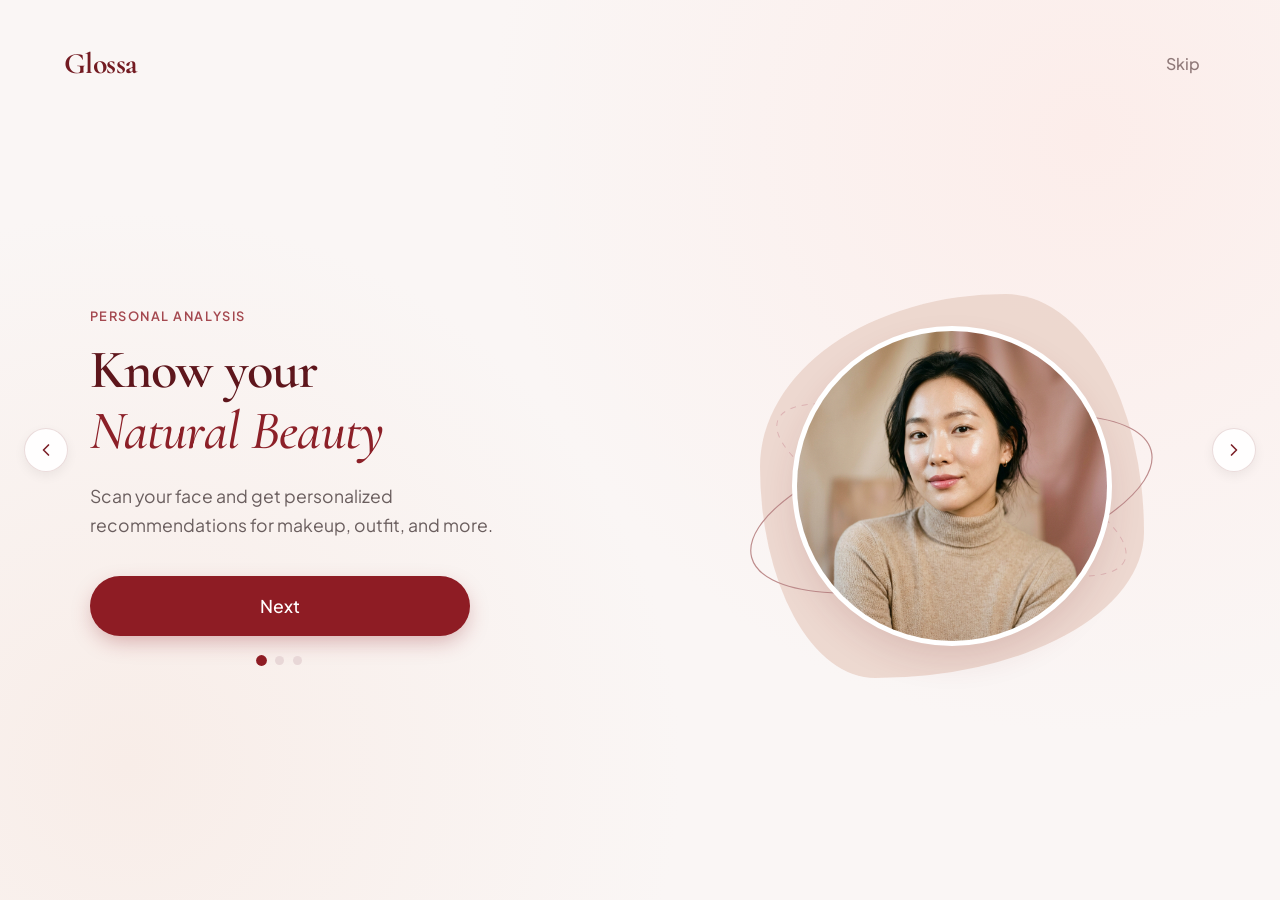
==== index.html @ 5773502a "chore: bump style.css version to 3.5 for cache busting" ====
<!DOCTYPE html>
<html lang="en">
<head>
    <meta charset="UTF-8">
    <meta name="viewport" content="width=device-width, initial-scale=1.0">
    <meta name="csrf-token" content="">
    <title>Dashboard - Glossa</title>
    <link rel="preconnect" href="https://fonts.googleapis.com">
    <link rel="preconnect" href="https://fonts.gstatic.com" crossorigin>
    <link href="https://fonts.googleapis.com/css2?family=Cormorant+Garamond:ital,wght@0,500;0,600;0,700;1,600;1,700&family=Plus+Jakarta+Sans:wght@400;500;600;700&display=swap" rel="stylesheet">
    <link rel="stylesheet" href="assets/css/style.css?v=3.5">
</head>
<body>
<header class="navbar">
    <div class="nav-container">
        <a href="index.html" class="brand" aria-label="Glossa">
            <span class="brand__mark"><img src="assets/images/logo.png" alt="Glossa logo"></span>
        </a>
        <nav class="nav-links">
            <a href="index.html" class="nav-link active">Dashboard</a>
            <a href="login.html" id="navLoginBtn" class="nav-link">Sign In</a>
        </nav>
    </div>
</header>
<main class="container">

<div class="dashboard-wrapper">
    <div class="greeting">
        <div>
            <p class="greeting__small greeting-subtitle">Welcome Back,</p>
            <h1 class="greeting__name greeting-name" id="greetingName">Natural Beauty</h1>
            <p class="greeting__sub greeting-tagline">Let's find what suits you best</p>
        </div>
    </div>

    <article class="hero-card">
        <div class="hero-card__text">
            <h2 class="hero-card__title">Find Your<br />Beauty Match</h2>
            <p class="hero-card__desc">Point your camera and let Glossa AI analyze your skin characteristics.</p>
            <div class="hero-card__actions">
                <button type="button" class="btn btn-primary btn--scan" id="btnScanCamera" data-auth="0">
                    Scan Now <span aria-hidden="true">&rsaquo;</span>
                </button>
            </div>
        </div>
        <span class="hero-card__spark" aria-hidden="true"></span>
        <img src="assets/images/slide1.png" alt="Smiling woman" class="hero-card__img" width="450" height="360" />
    </article>

    <div class="dash-grid">
        <article class="panel">
            <div class="panel-header-row">
                <h2 class="panel__title">Color Inspiration</h2>
            </div>
            <div class="color-inspo-list">
                <div class="color-inspo-item">
                    <div class="color-inspo-meta">
                        <span class="undertone-badge warm">Warm Tone</span>
                        <span class="color-inspo-hint">Terracotta, Peach, Mustard, Olive, Gold</span>
                    </div>
                    <div class="color-inspo-swatches">
                        <span class="color-inspo-dot" style="background:#D95D39" title="Terracotta"></span>
                        <span class="color-inspo-dot" style="background:#F4A261" title="Peach"></span>
                        <span class="color-inspo-dot" style="background:#E9C46A" title="Mustard"></span>
                        <span class="color-inspo-dot" style="background:#606C38" title="Olive Green"></span>
                        <span class="color-inspo-dot" style="background:#D4AF37" title="Warm Gold"></span>
                    </div>
                </div>

                <div class="color-inspo-item">
                    <div class="color-inspo-meta">
                        <span class="undertone-badge cool">Cool Tone</span>
                        <span class="color-inspo-hint">Berry, Emerald, Royal Blue, Silver, Lavender</span>
                    </div>
                    <div class="color-inspo-swatches">
                        <span class="color-inspo-dot" style="background:#800E34" title="Berry"></span>
                        <span class="color-inspo-dot" style="background:#007F5F" title="Emerald"></span>
                        <span class="color-inspo-dot" style="background:#1D3557" title="Royal Blue"></span>
                        <span class="color-inspo-dot" style="background:#94A3B8" title="Ice Silver"></span>
                        <span class="color-inspo-dot" style="background:#BDB2FF" title="Lavender"></span>
                    </div>
                </div>

                <div class="color-inspo-item">
                    <div class="color-inspo-meta">
                        <span class="undertone-badge neutral">Neutral Tone</span>
                        <span class="color-inspo-hint">Dusty Pink, Jade, Soft Navy, Rose Gold, Sand</span>
                    </div>
                    <div class="color-inspo-swatches">
                        <span class="color-inspo-dot" style="background:#D48C8C" title="Dusty Pink"></span>
                        <span class="color-inspo-dot" style="background:#81B29A" title="Jade Green"></span>
                        <span class="color-inspo-dot" style="background:#3D5A80" title="Soft Navy"></span>
                        <span class="color-inspo-dot" style="background:#B76E79" title="Rose Gold"></span>
                        <span class="color-inspo-dot" style="background:#D2B48C" title="Soft Sand"></span>
                    </div>
                </div>
            </div>
        </article>

        <article class="panel">
            <div class="panel-header-row">
                <h2 class="panel__title">Make Up Recommendation</h2>
            </div>
            <div class="inspo-grid">
                <figure class="inspo">
                    <img src="assets/images/slide2.jpg" alt="Foundation" loading="lazy" width="200" height="250" />
                    <figcaption>Foundation</figcaption>
                </figure>
                <figure class="inspo">
                    <img src="assets/images/slide3.jpg" alt="Blush" loading="lazy" width="200" height="250" />
                    <figcaption>Blush</figcaption>
                </figure>
                <figure class="inspo">
                    <img src="assets/images/slide1.jpg" alt="Lipstick" loading="lazy" width="200" height="250" />
                    <figcaption>Lipstick</figcaption>
                </figure>
            </div>
        </article>
    </div>

    <article class="panel panel--wide">
        <div class="panel-header-row">
            <h2 class="panel__title">Outfit Recommendation</h2>
        </div>
        <h3 class="panel__section-title">Color That Suit You</h3>
        <ul class="swatches" aria-label="Color palette inspiration">
            <li><span class="swatch" style="background:#5C4033"></span>Brown</li>
            <li><span class="swatch" style="background:#8C3B2E"></span>Terracotta</li>
            <li><span class="swatch" style="background:#4A5D4E"></span>Olive</li>
            <li><span class="swatch" style="background:#5B6F8F"></span>Blue</li>
        </ul>
        <h3 class="panel__section-title" style="margin-top: 24px;">Outfit Ideas</h3>
        <div class="inspo-grid inspo-grid--3">
            <figure class="inspo">
                <img src="assets/images/slide2.jpg" alt="Cream Terracotta" />
                <figcaption>Cream, Terracotta<br><small>Warm & Balanced</small></figcaption>
            </figure>
            <figure class="inspo">
                <img src="assets/images/slide3.jpg" alt="Olive Beige" />
                <figcaption>Olive, Beige<br><small>Natural & Fresh</small></figcaption>
            </figure>
            <figure class="inspo">
                <img src="assets/images/slide1.jpg" alt="Brown Cream" />
                <figcaption>Brown, Cream<br><small>Soft & Elegant</small></figcaption>
            </figure>
        </div>
    </article>

    <article class="panel panel--wide" id="tutorialSection">
        <div class="panel-header-row">
            <h2 class="panel__title">Video Tutorial</h2>
        </div>
        <div class="tutorial-grid">
            <a class="tutorial" href="https://www.youtube.com/results?search_query=soft+glam+look+tutorial" target="_blank" rel="noopener noreferrer">
                <img src="assets/images/slide2.jpg" alt="Soft Glam Look" />
                <span class="tutorial__play" aria-hidden="true">&#9654;</span>
                <span class="tutorial__meta"><strong>Soft Glam Look</strong><small>12.34</small></span>
            </a>
            <a class="tutorial" href="https://www.youtube.com/results?search_query=blush+placement+oval+face" target="_blank" rel="noopener noreferrer">
                <img src="assets/images/slide3.jpg" alt="Blush Placement" />
                <span class="tutorial__play" aria-hidden="true">&#9654;</span>
                <span class="tutorial__meta"><strong>Blush Placement</strong><small>12.34</small></span>
            </a>
            <a class="tutorial" href="https://www.youtube.com/results?search_query=contouring+basic+tutorial" target="_blank" rel="noopener noreferrer">
                <img src="assets/images/slide1.jpg" alt="Contouring Basic" />
                <span class="tutorial__play" aria-hidden="true">&#9654;</span>
                <span class="tutorial__meta"><strong>Contouring Basic</strong><small>12.34</small></span>
            </a>
        </div>
    </article>
</div>

<div class="modal-overlay" id="authModal" aria-hidden="true">
    <div class="modal-card modal-sm">
        <button type="button" class="modal-close modal-close-corner" id="closeAuthModal" aria-label="Close">
            <svg width="18" height="18" viewBox="0 0 24 24" fill="none" stroke="currentColor" stroke-width="2.2" stroke-linecap="round" stroke-linejoin="round" aria-hidden="true"><line x1="18" y1="6" x2="6" y2="18"></line><line x1="6" y1="6" x2="18" y2="18"></line></svg>
        </button>
        <div class="modal-body">
            <div id="modalLoginPanel">
                <div class="auth-header-center">
                    <div class="auth-logo"><img src="assets/images/logo.png" alt="Glossa logo"></div>
                    <h2 class="auth-title">Glossa</h2>
                    <p class="auth-subtitle">WELCOME BACK!</p>
                </div>
                <div class="alert alert-error" id="modalLoginAlert" style="display: none;"></div>
                <form id="modalLoginForm" class="auth-form">
                    <div class="form-group">
                        <label for="modalLoginEmail">Email</label>
                        <input type="email" id="modalLoginEmail" name="email" required placeholder="nama@email.com">
                    </div>
                    <div class="form-group">
                        <div class="label-with-link">
                            <label for="modalLoginPassword">Password</label>
                            <a href="forgot_password.html" class="forgot-link">Forgot password?</a>
                        </div>
                        <div class="password-input-wrapper">
                            <input type="password" id="modalLoginPassword" name="password" required placeholder="Enter password">
                            <button type="button" class="btn-toggle-password" aria-label="Show password" title="Show password">
                                <svg width="20" height="20" viewBox="0 0 24 24" fill="none" stroke="currentColor" stroke-width="2" stroke-linecap="round" stroke-linejoin="round" aria-hidden="true"><path d="M1 12s4-8 11-8 11 8 11 8-4 8-11 8-11-8z"></path><circle cx="12" cy="12" r="3"></circle></svg>
                            </button>
                        </div>
                    </div>
                    <div class="auth-remember">
                        <label>
                            <input type="checkbox" name="remember" id="modalRememberMe"> Remember me
                        </label>
                    </div>
                    <button type="submit" class="btn btn-primary btn-block" id="modalLoginSubmitBtn">Sign In</button>
                </form>
                <div class="auth-modal-footer">
                    Never had an account? <a href="javascript:void(0)" class="auth-link" id="toRegisterLink" role="button" onclick="showModalRegister(event)">Register</a>
                </div>
            </div>

            <div id="modalRegisterPanel" style="display: none;">
                <div class="auth-header-center">
                    <div class="auth-logo"><img src="assets/images/logo.png" alt="Glossa logo"></div>
                    <h2 class="auth-title">Glossa</h2>
                    <p class="auth-subtitle">CREATE ACCOUNT</p>
                </div>
                <div class="alert alert-error" id="modalRegisterAlert" style="display: none;"></div>
                <form id="modalRegisterForm" class="auth-form">
                    <div class="form-group">
                        <label for="modalRegName">Full Name</label>
                        <input type="text" id="modalRegName" name="name" required placeholder="Your full name">
                    </div>
                    <div class="form-group">
                        <label for="modalRegBirth">Date of Birth</label>
                        <input type="date" id="modalRegBirth" name="birth_date" required>
                    </div>
                    <div class="form-group">
                        <label for="modalRegEmail">Email</label>
                        <input type="email" id="modalRegEmail" name="email" required placeholder="nama@email.com">
                    </div>
                    <div class="form-group">
                        <label for="modalRegPassword">Password (min. 6 characters)</label>
                        <div class="password-input-wrapper">
                            <input type="password" id="modalRegPassword" name="password" minlength="6" required placeholder="Create password">
                            <button type="button" class="btn-toggle-password" aria-label="Show password" title="Show password">
                                <svg width="20" height="20" viewBox="0 0 24 24" fill="none" stroke="currentColor" stroke-width="2" stroke-linecap="round" stroke-linejoin="round" aria-hidden="true"><path d="M1 12s4-8 11-8 11 8 11 8-4 8-11 8-11-8z"></path><circle cx="12" cy="12" r="3"></circle></svg>
                            </button>
                        </div>
                    </div>
                    <div class="form-group">
                        <label for="modalRegConfirm">Confirm Password</label>
                        <div class="password-input-wrapper">
                            <input type="password" id="modalRegConfirm" name="confirm_password" minlength="6" required placeholder="Repeat password">
                            <button type="button" class="btn-toggle-password" aria-label="Show password" title="Show password">
                                <svg width="20" height="20" viewBox="0 0 24 24" fill="none" stroke="currentColor" stroke-width="2" stroke-linecap="round" stroke-linejoin="round" aria-hidden="true"><path d="M1 12s4-8 11-8 11 8 11 8-4 8-11 8-11-8z"></path><circle cx="12" cy="12" r="3"></circle></svg>
                            </button>
                        </div>
                    </div>
                    <button type="submit" class="btn btn-primary btn-block" id="modalRegisterSubmitBtn">Create Account</button>
                </form>
                <div class="auth-modal-footer">
                    Already have an account? <a href="javascript:void(0)" class="auth-link" id="toLoginLink" role="button" onclick="showModalLogin(event)">Log in</a>
                </div>
            </div>
        </div>
    </div>
</div>

<div class="modal-overlay" id="cameraModal" aria-hidden="true">
    <div class="modal-card modal-camera-card">
        <button type="button" class="modal-close camera-modal-close" id="closeCameraModal" aria-label="Close">
            <svg width="18" height="18" viewBox="0 0 24 24" fill="none" stroke="currentColor" stroke-width="2.2" stroke-linecap="round" stroke-linejoin="round" aria-hidden="true"><line x1="18" y1="6" x2="6" y2="18"></line><line x1="6" y1="6" x2="18" y2="18"></line></svg>
        </button>
        <div class="modal-body">
            <div class="camera-viewport">
                <video id="cameraVideo" autoplay playsinline muted></video>
                <div class="scanner-frame">
                    <div class="scanner-line"></div>
                    <span class="scanner-corner top-left" aria-hidden="true"></span>
                    <span class="scanner-corner top-right" aria-hidden="true"></span>
                    <span class="scanner-corner bottom-left" aria-hidden="true"></span>
                    <span class="scanner-corner bottom-right" aria-hidden="true"></span>

                    <div class="camera-actions" id="cameraActions">
                        <div class="shutter-wrap">
                            <button type="button" class="shutter" id="btnCapture" aria-label="Capture Photo &amp; Analyze" title="Capture Photo &amp; Analyze"></button>
                            <span class="shutter-caption" id="shutterLabel">Capture Photo &amp; Analyze</span>
                        </div>
                    </div>
                </div>
                <div class="camera-status" id="cameraStatus">Connecting to camera...</div>
                <div class="camera-flash" id="cameraFlash"></div>

                <div class="analyzing-overlay" id="analyzingOverlay" style="display: none;">
                    <div class="analyzing-grid"></div>
                    <div class="analyzing-laser"></div>
                    <div class="analyzing-hud">
                        <div class="hud-corner top-left"></div>
                        <div class="hud-corner top-right"></div>
                        <div class="hud-corner bottom-left"></div>
                        <div class="hud-corner bottom-right"></div>
                        <div class="analyzing-scanner-circle"></div>
                    </div>
                    <div class="analyzing-badge">
                        <span class="analyzing-spinner"></span>
                        <span id="analyzingText" class="analyzing-text">Analyzing with AI...</span>
                    </div>
                </div>
            </div>

            <div id="scanResultBox" class="scan-result-card" style="display: none;">
                <div class="scan-result-header">
                    <span class="undertone-badge" id="resUndertoneBadge">Warm Undertone</span>
                    <span class="shape-badge" id="resFaceShapeBadge" style="display: none;">Oval Face</span>
                    <span class="accuracy-pill" id="resAccuracyBadge">96% Accuracy</span>
                </div>
                <p id="resRecommendation" class="scan-result-desc"></p>

                <!-- Rekomendasi Hasil Scan: Undertone & Face Shape -->
                <div id="resRecGrid" class="scan-rec-grid" style="display: none;">
                    <div class="scan-rec-card">
                        <div class="scan-rec-card-header">
                            <span class="rec-icon">🎨</span>
                            <strong id="resRecUndertoneTitle">Rekomendasi Undertone</strong>
                        </div>
                        <div class="scan-rec-row">
                            <span class="rec-tag">Pakaian:</span>
                            <span id="resRecClothing" class="rec-text">-</span>
                        </div>
                        <div class="scan-rec-row">
                            <span class="rec-tag">Lipstik:</span>
                            <span id="resRecLipstick" class="rec-text">-</span>
                        </div>
                        <div class="scan-rec-row">
                            <span class="rec-tag">Perhiasan:</span>
                            <span id="resRecJewelry" class="rec-text">-</span>
                        </div>
                    </div>

                    <div class="scan-rec-card" id="resRecFaceShapeCard" style="display: none;">
                        <div class="scan-rec-card-header">
                            <span class="rec-icon">👓</span>
                            <strong id="resRecFaceShapeTitle">Rekomendasi Bentuk Wajah</strong>
                        </div>
                        <div class="scan-rec-row">
                            <span class="rec-tag">Kacamata:</span>
                            <span id="resRecEyewear" class="rec-text">-</span>
                        </div>
                        <div class="scan-rec-row">
                            <span class="rec-tag">Rambut:</span>
                            <span id="resRecHair" class="rec-text">-</span>
                        </div>
                    </div>
                </div>

                <div class="scan-result-footer actions-row actions-center">
                    <a href="profile.html" class="btn btn-primary btn-sm">Lihat Detail di Profil</a>
                    <button type="button" class="btn btn-secondary btn-sm" id="btnScanAgain">Scan Lagi</button>
                </div>
            </div>
        </div>
    </div>
</div>

</main>

<script>
function showModalRegister(e) {
    if (e && e.preventDefault) e.preventDefault();
    var modal = document.getElementById('authModal');
    var login = document.getElementById('modalLoginPanel');
    var reg = document.getElementById('modalRegisterPanel');
    if (login) login.style.display = 'none';
    if (reg) reg.style.display = 'block';
    var a1 = document.getElementById('modalLoginAlert');
    var a2 = document.getElementById('modalRegisterAlert');
    if (a1) a1.style.display = 'none';
    if (a2) a2.style.display = 'none';
    if (modal) {
        modal.classList.add('open');
        modal.setAttribute('aria-hidden', 'false');
    }
}
function showModalLogin(e) {
    if (e && e.preventDefault) e.preventDefault();
    var modal = document.getElementById('authModal');
    var login = document.getElementById('modalLoginPanel');
    var reg = document.getElementById('modalRegisterPanel');
    if (reg) reg.style.display = 'none';
    if (login) login.style.display = 'block';
    var a1 = document.getElementById('modalLoginAlert');
    var a2 = document.getElementById('modalRegisterAlert');
    if (a1) a1.style.display = 'none';
    if (a2) a2.style.display = 'none';
    if (modal) {
        modal.classList.add('open');
        modal.setAttribute('aria-hidden', 'false');
    }
}
window.showModalRegister = showModalRegister;
window.showModalLogin = showModalLogin;

document.addEventListener('click', function(e) {
    var navLogin = e.target.closest && e.target.closest('.nav-links a[href*="login"], #navLoginBtn');
    if (!navLogin) return;
    var modal = document.getElementById('authModal');
    if (modal) {
        e.preventDefault();
        showModalLogin(e);
    }
});
</script>
<script src="assets/js/app.js?v=2.5"></script>
<script src="assets/js/main.js?v=2.2"></script>
<script>
document.addEventListener('DOMContentLoaded', async () => {
    const hasOnboarded = localStorage.getItem('glossa_onboarded') || document.cookie.includes('glossa_onboarded=1');
    const user = await GlossaApp.getCurrentUser();
    
    if (!user && !hasOnboarded) {
        window.location.href = 'onboarding.html';
        return;
    }

    const params = new URLSearchParams(window.location.search);
    if (params.get('modal') === 'register') {
        showModalRegister();
    } else if (params.get('modal') === 'login') {
        showModalLogin();
    }
// Auto-scan after login/register removed per user request
});
</script>
</body>
</html>
---- assets/css/style.css ----
@import url('https://fonts.googleapis.com/css2?family=Cormorant+Garamond:ital,wght@0,500;0,600;0,700;1,600;1,700&family=Plus+Jakarta+Sans:wght@400;500;600;700&display=swap');

*, *::before, *::after {
    box-sizing: border-box;
    margin: 0;
    padding: 0;
}

:root {
    --bg-page: #fffcfb;
    --bg-surface: #ffffff;
    --text-main: #2d2d2d;
    --text-muted: #7a6d6a;
    --border-color: #f3dcd6;
    --primary: #a21e1e;
    --primary-hover: #8e1818;
    --danger-bg: #fef2f2;
    --danger-text: #991b1b;
    --danger-border: #fecaca;
    --success-bg: #f0fdf4;
    --success-text: #166534;
    --success-border: #bbf7d0;
    --radius: 8px;
    --font-serif: "Cormorant Garamond", Georgia, serif;
    --font-sans: "Plus Jakarta Sans", system-ui, sans-serif;
    --c-primary: #a21e1e;
    --c-primary-2: #a9281c;
    --c-secondary: #ffd0d0;
    --c-card: #ffeede;
    --c-bg: #fffcfb;
    --c-text: #2d2d2d;
    --c-muted: #7a6d6a;
    --c-line: #f3dcd6;
    --c-white: #ffffff;
    --c-radius: 24px;
    --c-radius-sm: 14px;
    --nav-h: 72px;
}

body {
    font-family: var(--font-sans);
    -webkit-font-smoothing: antialiased;
    -moz-osx-font-smoothing: grayscale;
    background-color: var(--c-bg, #fffcfb);
    color: var(--c-text, #2d2d2d);
    line-height: 1.6;
    min-height: 100vh;
    display: flex;
    flex-direction: column;
}

button, input, select, textarea {
    font-family: var(--font-sans);
}

button {
    font: inherit;
    cursor: pointer;
}

.navbar {
    position: sticky;
    top: 0;
    z-index: 50;
    background: rgba(255, 252, 251, 0.94);
    backdrop-filter: blur(10px);
    -webkit-backdrop-filter: blur(10px);
    border-bottom: 1px solid var(--border-color, #f3dcd6);
    padding: 0 1.5rem;
    height: var(--nav-h, 72px);
    min-height: 72px;
    display: flex;
    align-items: center;
}

.nav-container {
    max-width: 1040px;
    width: 100%;
    height: 100%;
    margin: 0 auto;
    display: flex;
    align-items: center;
    justify-content: space-between;
    gap: 20px;
}

.brand {
    display: inline-flex;
    align-items: center;
    gap: 10px;
    text-decoration: none;
    color: var(--c-primary, #a21e1e);
    font-family: var(--font-serif);
    font-weight: 700;
    font-size: 24px;
    letter-spacing: -0.01em;
    line-height: 1;
}

.brand__mark {
    width: 38px;
    height: 38px;
    display: flex;
    align-items: center;
    justify-content: center;
    flex-shrink: 0;
}

.brand__mark img {
    width: 100%;
    height: 100%;
    object-fit: contain;
    display: block;
}

.brand__name {
    font-family: var(--font-serif);
    font-weight: 700;
    font-size: 24px;
    color: var(--c-primary, #a21e1e);
    letter-spacing: -0.01em;
    line-height: 1;
}

.nav-links {
    display: flex;
    align-items: center;
    gap: 12px;
    list-style: none;
    padding: 0;
    margin: 0;
}

.nav-link {
    display: inline-flex;
    align-items: center;
    justify-content: center;
    padding: 9px 20px;
    border-radius: 999px;
    color: #5b4f4c;
    text-decoration: none;
    font-size: 14px;
    font-weight: 600;
    line-height: 1.2;
    transition: background 0.2s ease, color 0.2s ease;
}

.nav-link:hover {
    color: var(--c-primary, #a21e1e);
    background: #fbeee9;
}

.nav-link.active,
.nav-link.is-active {
    background: var(--c-secondary, #ffd0d0);
    color: var(--c-primary, #a21e1e);
    font-weight: 600;
}

.user-badge {
    font-size: 0.9rem;
    color: var(--text-muted);
    font-weight: 500;
}

.icon-btn,
.nav-profile-btn {
    width: 40px;
    height: 40px;
    border-radius: 50%;
    display: inline-flex;
    align-items: center;
    justify-content: center;
    border: 1px solid var(--c-line, #f3dcd6);
    background: #ffffff;
    color: var(--c-primary, #a21e1e);
    text-decoration: none;
    cursor: pointer;
    flex-shrink: 0;
    transition: background-color 0.2s ease, border-color 0.2s ease, color 0.2s ease;
}

.icon-btn:hover,
.nav-profile-btn:hover {
    background: var(--c-secondary, #ffd0d0);
    border-color: var(--c-secondary, #ffd0d0);
    color: var(--c-primary, #a21e1e);
}

.icon-btn.active,
.icon-btn.is-active,
.nav-profile-btn.active,
.nav-profile-btn.is-active {
    background: var(--c-secondary, #ffd0d0);
    border-color: var(--c-secondary, #ffd0d0);
    color: var(--c-primary, #a21e1e);
}

.icon-btn svg,
.nav-profile-btn svg {
    display: block;
    pointer-events: none;
}

.nav-avatar {
    width: 24px;
    height: 24px;
    border-radius: 50%;
    background: var(--primary);
    color: #ffffff;
    display: inline-flex;
    align-items: center;
    justify-content: center;
    font-size: 0.75rem;
    font-weight: 700;
}

.layout-grid-2 {
    width: 100%;
    display: grid;
    grid-template-columns: 360px 1fr;
    gap: 2rem;
    align-items: start;
}

/* ==========================================================================
   Beauty Profile Layout - Luxury Glossa Design System
   ========================================================================== */
.profile-hero-card {
    background: #ffffff;
    border: 1px solid #f0e4e2;
    border-radius: 28px;
    padding: 1.75rem 2.25rem;
    margin-bottom: 1.5rem;
    display: flex;
    align-items: center;
    justify-content: space-between;
    gap: 1.5rem;
    flex-wrap: wrap;
    box-shadow: 0 4px 16px rgba(162, 30, 30, 0.03);
}

.profile-hero-main {
    display: flex;
    align-items: center;
    gap: 1.35rem;
    flex: 1;
    min-width: 280px;
}

.profile-hero-avatar {
    width: 68px;
    height: 68px;
    border-radius: 50%;
    background: #fff5f6;
    border: 1.5px solid #fecdd3;
    color: var(--c-primary, #a21e1e);
    display: flex;
    align-items: center;
    justify-content: center;
    flex-shrink: 0;
}

.profile-hero-info {
    display: flex;
    flex-direction: column;
    gap: 0.25rem;
}

.profile-hero-name-row {
    display: flex;
    align-items: center;
    gap: 0.75rem;
    flex-wrap: wrap;
}

.profile-hero-name-row h2 {
    font-family: var(--font-serif);
    font-size: 1.85rem;
    font-weight: 600;
    color: var(--c-primary, #a21e1e);
    line-height: 1.15;
    margin: 0;
}

.profile-email {
    color: var(--c-muted, #7a6d6a);
    font-size: 0.88rem;
    margin: 0;
}

.profile-hero-pills {
    display: flex;
    align-items: center;
    gap: 0.5rem;
    flex-wrap: wrap;
    margin-top: 0.25rem;
}

.profile-meta-pill {
    font-size: 0.78rem;
    color: #6d5b59;
    background: #faf7f7;
    border: 1px solid #eee4e2;
    padding: 0.2rem 0.65rem;
    border-radius: 999px;
    display: inline-flex;
    align-items: center;
    gap: 0.25rem;
}

.profile-meta-pill strong {
    color: var(--c-text, #2d2d2d);
}

.profile-hero-actions {
    display: flex;
    align-items: center;
    gap: 0.75rem;
}

.profile-grid,
.profile-wrapper {
    width: 100%;
    display: grid;
    grid-template-columns: 1fr 1fr;
    gap: 1.5rem;
    align-items: start;
}

@media (max-width: 900px) {
    .profile-grid,
    .profile-wrapper,
    .layout-grid-2 {
        grid-template-columns: 1fr;
        gap: 1.25rem;
    }
    .profile-hero-card {
        padding: 1.5rem;
    }
}

.panel.profile-panel,
.panel.history-panel,
.profile-card,
.history-section {
    background: #ffffff;
    border: 1px solid #f0e4e2;
    border-radius: 28px;
    padding: 2rem 1.75rem;
    box-shadow: none;
    margin-bottom: 0;
    box-sizing: border-box;
}

.profile-panel .panel__title,
.history-panel .panel__title {
    font-family: var(--font-serif);
    font-size: 1.55rem;
    font-weight: 600;
    color: var(--c-primary, #a21e1e);
    margin: 0 0 1.25rem;
}

.profile-details {
    display: flex;
    flex-direction: column;
    gap: 0.65rem;
    margin-bottom: 1.5rem;
}

/* Detail Rows - Precision Rounded Pill Shape */
.detail-row {
    display: flex;
    justify-content: space-between;
    align-items: center;
    padding: 0.8rem 1.25rem;
    background: #faf7f7;
    border-radius: 999px;
    border: 1px solid #eee4e2;
    transition: border-color 0.15s ease, background-color 0.15s ease;
}

.detail-row:hover {
    border-color: #e2cbca;
    background-color: #ffffff;
}

.detail-label {
    font-size: 0.825rem;
    color: var(--c-muted, #7a6d6a);
    font-weight: 500;
    white-space: nowrap;
}

.detail-value-group {
    display: flex;
    align-items: center;
    gap: 0.65rem;
    min-width: 0;
}

.detail-value {
    font-size: 0.88rem;
    font-weight: 600;
    color: var(--c-text, #2d2d2d);
    text-overflow: ellipsis;
    overflow: hidden;
    white-space: nowrap;
}

.btn-edit-inline {
    display: inline-flex;
    align-items: center;
    gap: 0.35rem;
    font-size: 0.75rem;
    font-weight: 600;
    color: var(--c-primary, #a21e1e);
    background: #fff5f6;
    border: 1px solid #fecdd3;
    padding: 0.22rem 0.65rem;
    border-radius: 999px;
    cursor: pointer;
    box-shadow: none !important;
    transform: none !important;
    transition: all 0.15s ease;
    flex-shrink: 0;
}

.btn-edit-inline:hover {
    background: var(--c-primary, #a21e1e);
    border-color: var(--c-primary, #a21e1e);
    color: #ffffff;
}

.status-badge {
    display: inline-flex;
    align-items: center;
    gap: 0.35rem;
    font-size: 0.75rem;
    font-weight: 600;
    padding: 0.25rem 0.65rem;
    border-radius: 999px;
    line-height: 1;
}

.status-badge.verified {
    background: #ecfdf5;
    color: #065f46;
    border: 1px solid #a7f3d0;
}

.status-badge.unverified {
    background: #fff1f2;
    color: #9f1239;
    border: 1px solid #fecdd3;
}

.status-badge.unverified.clickable {
    cursor: pointer;
    transition: all 0.15s ease;
}

.status-badge.unverified.clickable:hover {
    background: #ffe4e6;
    border-color: #fda4af;
}

.email-detail-container {
    display: flex;
    flex-direction: column;
    gap: 0.4rem;
    align-items: flex-end;
}

.email-detail-main {
    display: flex;
    align-items: center;
    gap: 0.5rem;
    justify-content: flex-end;
    flex-wrap: wrap;
}

.email-detail-subaction {
    display: flex;
    justify-content: flex-end;
}

.btn-verify-trigger {
    display: inline-flex;
    align-items: center;
    gap: 0.35rem;
    background: #fff7ed;
    border: 1px solid #fed7aa;
    color: #c2410c;
    font-size: 0.75rem;
    font-weight: 600;
    cursor: pointer;
    padding: 0.25rem 0.65rem;
    border-radius: 6px;
    transition: all 0.15s ease;
}

.btn-verify-trigger:hover {
    background: #ffedd5;
    border-color: #f97316;
    color: #9a3412;
}

/* Detail Row for Email - Stacked clean layout */
.detail-row.detail-row-email {
    flex-direction: column;
    align-items: stretch;
    gap: 0.45rem;
}

.email-header-line {
    display: flex;
    justify-content: space-between;
    align-items: center;
}

.email-content-line {
    word-break: break-all;
}

.email-value-text {
    font-size: 0.925rem;
    font-weight: 600;
    color: var(--text-main);
    word-break: break-all;
}

.email-status-line {
    display: flex;
    align-items: center;
    gap: 0.5rem;
    flex-wrap: wrap;
    margin-top: 0.15rem;
}

/* Verification Notice Banner - Precise Horizontal Pill */
.email-verify-banner {
    display: flex;
    align-items: center;
    justify-content: space-between;
    gap: 0.75rem;
    background: #fff5f6;
    border: 1px solid #fecdd3;
    border-radius: 999px;
    padding: 0.5rem 1rem 0.5rem 0.85rem;
    margin-top: -0.15rem;
    margin-bottom: 0.65rem;
    box-sizing: border-box;
    width: 100%;
    transition: all 0.15s ease;
}

.email-verify-banner[style*="display: block"] {
    display: flex !important;
}

.banner-content {
    display: flex;
    align-items: center;
    gap: 0.65rem;
    flex: 1;
    min-width: 0;
}

.banner-icon-badge {
    width: 28px;
    height: 28px;
    border-radius: 50%;
    background: #ffe4e6;
    color: var(--c-primary, #a21e1e);
    display: flex;
    align-items: center;
    justify-content: center;
    flex-shrink: 0;
}

.banner-text-wrap {
    display: flex;
    align-items: center;
    gap: 0.5rem;
    flex-wrap: wrap;
    min-width: 0;
}

.banner-title {
    font-size: 0.8rem;
    font-weight: 700;
    color: #9f1239;
    line-height: 1.2;
    white-space: nowrap;
}

.banner-desc {
    font-size: 0.75rem;
    color: #715858;
    line-height: 1.2;
    white-space: nowrap;
    text-overflow: ellipsis;
    overflow: hidden;
}

.btn-banner-action {
    display: inline-flex;
    align-items: center;
    justify-content: center;
    gap: 0.35rem;
    background: var(--c-primary, #a21e1e);
    color: #ffffff;
    font-size: 0.75rem;
    font-weight: 600;
    padding: 0.32rem 0.85rem;
    border-radius: 999px;
    border: none;
    cursor: pointer;
    flex-shrink: 0;
    white-space: nowrap;
    box-shadow: none !important;
    transform: none !important;
    transition: background-color 0.15s ease;
}

.btn-banner-action:hover {
    background: var(--c-primary-hover, #861818);
}

@media (max-width: 600px) {
    .email-verify-banner {
        border-radius: 18px;
        padding: 0.75rem 1rem;
        flex-direction: column;
        align-items: stretch;
        gap: 0.65rem;
    }
    .banner-text-wrap {
        flex-direction: column;
        align-items: flex-start;
        gap: 0.2rem;
    }
    .banner-desc {
        white-space: normal;
    }
    .btn-banner-action {
        width: 100%;
    }
}

/* Modal Verification UI Upgrades */
.otp-modal-header {
    text-align: center;
    margin-bottom: 1.25rem;
}

.otp-icon-badge {
    width: 58px;
    height: 58px;
    border-radius: 50%;
    background: #fff5f6;
    color: var(--c-primary, #a21e1e);
    display: inline-flex;
    align-items: center;
    justify-content: center;
    margin-bottom: 0.85rem;
    border: 1px solid #fecdd3;
    box-shadow: none;
}

.otp-modal-header h3 {
    font-family: var(--font-serif);
    font-size: 1.55rem;
    font-weight: 600;
    color: var(--c-primary, #a21e1e);
    margin-bottom: 0.35rem;
}

.otp-modal-subtitle {
    font-size: 0.875rem;
    color: var(--c-muted, #7a6d6a);
    line-height: 1.5;
}

.email-pill {
    display: inline-block;
    background: #fff5f6;
    color: var(--c-primary, #a21e1e);
    padding: 0.15rem 0.65rem;
    border-radius: 999px;
    font-weight: 600;
    font-size: 0.85rem;
    border: 1px solid #fecdd3;
    margin-top: 0.25rem;
}


/* OTP Field */
.otp-input-wrapper {
    margin: 0.5rem 0;
}

.otp-field {
    text-align: center;
    letter-spacing: 0.45em;
    font-size: 1.5rem;
    font-weight: 700;
    font-family: ui-monospace, SFMono-Regular, Menlo, Monaco, Consolas, monospace;
    padding: 0.75rem 1rem;
    border-radius: 16px;
    border: 2px solid var(--c-line, #f3dcd6);
    background: #fffcfb;
    width: 100%;
    color: var(--c-text, #2d2d2d);
    transition: all 0.2s ease;
}

.otp-field:focus {
    border-color: var(--c-primary, #a21e1e);
    background: #ffffff;
    box-shadow: 0 0 0 3px rgba(162, 30, 30, 0.1);
    outline: none;
}

.otp-hint {
    font-size: 0.75rem;
    color: var(--c-muted, #7a6d6a);
    text-align: center;
    margin-top: 0.4rem;
}

.resend-box {
    margin-top: 1rem;
    padding-top: 0.85rem;
    border-top: 1px solid var(--c-line, #f3dcd6);
    text-align: center;
}

.btn-link-resend {
    background: none;
    border: none;
    color: var(--c-primary, #a21e1e);
    font-size: 0.825rem;
    font-weight: 600;
    cursor: pointer;
    padding: 0;
    text-decoration: underline;
    transition: color 0.15s ease;
}

.btn-link-resend:hover {
    color: var(--c-primary-hover, #861818);
}

@media (max-width: 640px) {
    .email-verify-banner {
        flex-direction: column;
        align-items: flex-start;
        gap: 0.75rem;
    }
    .btn-banner-action {
        width: 100%;
        justify-content: center;
    }
}

.profile-actions {
    display: flex;
    gap: 0.75rem;
    justify-content: flex-end;
}

/* ==========================================================================
   Bare-Bone Layout Scaffolding
   ========================================================================== */
.container {
    width: 100%;
    max-width: 1040px;
    margin: 0 auto;
    padding: 1.75rem 1.25rem 3.5rem;
    flex: 1;
    display: flex;
    flex-direction: column;
}

/* Vertical Stacking / Rhythm */
.layout-stack {
    display: flex;
    flex-direction: column;
    gap: 1.5rem;
    width: 100%;
}

/* Focused Narrow Column (Dashboard, Single Forms) */
.layout-narrow {
    max-width: 580px;
    width: 100%;
    margin-left: auto;
    margin-right: auto;
}

/* Universal Bare-Bone Card Anatomy */
.card {
    background: var(--bg-surface);
    border: 1px solid var(--border-color);
    border-radius: var(--radius);
    box-shadow: 0 1px 3px rgba(0, 0, 0, 0.04);
}

.card-header {
    padding: 1.25rem 1.5rem;
    border-bottom: 1px solid var(--border-color);
    display: flex;
    align-items: center;
    justify-content: space-between;
    gap: 1rem;
}

.card-body {
    padding: 1.5rem;
}

.card-footer {
    padding: 1rem 1.5rem;
    border-top: 1px solid var(--border-color);
    background: #fbfcfe;
    display: flex;
    align-items: center;
}

/* Action Row Primitives */
.actions-row {
    display: flex;
    align-items: center;
    gap: 0.75rem;
    flex-wrap: wrap;
}

.actions-right {
    justify-content: flex-end;
}

.actions-center {
    justify-content: center;
}

.actions-between {
    justify-content: space-between;
}

.actions-start {
    justify-content: flex-start;
}

/* Modal Size Modifiers */
.modal-sm {
    max-width: 440px !important;
}

.modal-md {
    max-width: 580px !important;
}

.modal-lg {
    max-width: 760px !important;
}

.modal-close-row {
    display: flex;
    justify-content: flex-end;
    margin-bottom: -0.5rem;
}

/* Inline detail & badge groups */
.detail-value-group {
    display: flex;
    align-items: center;
    gap: 0.6rem;
}

.badge-group {
    display: flex;
    align-items: center;
    gap: 0.4rem;
    flex-wrap: wrap;
}

.text-center {
    text-align: center !important;
}



.auth-card {
    width: 100%;
    max-width: 440px;
    margin: 2.5rem auto;
    background: #ffffff;
    border: 1px solid var(--c-line, #f3dcd6);
    border-radius: 28px;
    padding: 2.5rem 2.25rem;
    box-shadow: none;
}

.auth-card h2 {
    font-family: var(--font-serif);
    font-size: 1.85rem;
    font-weight: 600;
    letter-spacing: -0.01em;
    color: var(--c-primary, #a21e1e);
    margin-bottom: 0.35rem;
    text-align: center;
}

.subtitle {
    font-size: 0.9rem;
    color: var(--c-muted, #7a6d6a);
    margin-bottom: 1.5rem;
    line-height: 1.45;
    text-align: center;
}

.auth-form {
    display: flex;
    flex-direction: column;
    gap: 1.15rem;
}

.form-group {
    display: flex;
    flex-direction: column;
    gap: 0.45rem;
}

.form-group label {
    font-size: 0.8125rem;
    font-weight: 600;
    color: var(--c-text, #2d2d2d);
    letter-spacing: -0.01em;
    padding-left: 0.75rem;
}

.label-with-link {
    display: flex;
    justify-content: space-between;
    align-items: center;
    padding-right: 0.5rem;
}

.label-with-link label {
    margin: 0;
}

.forgot-link {
    font-size: 0.8125rem;
    color: var(--c-muted, #7a6d6a);
    text-decoration: none;
    transition: color 0.15s ease;
}

.forgot-link:hover {
    color: var(--c-primary, #a21e1e);
    text-decoration: underline;
}

.form-group input,
.form-group select,
.form-group textarea {
    width: 100%;
    height: 46px;
    padding: 0 1.25rem;
    font-size: 0.9375rem;
    font-family: var(--font-sans), inherit;
    border: 1.5px solid var(--c-line, #f3dcd6);
    border-radius: 999px;
    background-color: #ffffff;
    color: var(--c-text, #2d2d2d);
    box-shadow: none !important;
    transition: border-color 0.15s ease;
}

.form-group textarea {
    height: auto;
    border-radius: 20px;
    padding: 0.875rem 1.25rem;
}

.form-group input::placeholder {
    color: #a89f9d;
}

.form-group input:focus,
.form-group select:focus,
.form-group textarea:focus {
    outline: none;
    border-color: var(--c-primary, #a21e1e);
    box-shadow: none !important;
}

input[type="date"] {
    line-height: 46px;
}

input[type="date"]::-webkit-calendar-picker-indicator {
    cursor: pointer;
    margin-right: 4px;
    opacity: 0.65;
    transition: opacity 0.15s ease;
}

input[type="date"]::-webkit-calendar-picker-indicator:hover {
    opacity: 1;
}

.password-input-wrapper {
    position: relative;
    display: flex;
    align-items: center;
    width: 100%;
}

.password-input-wrapper input {
    padding-left: 1.25rem;
    padding-right: 3rem;
}

.password-input-wrapper input::-ms-reveal,
.password-input-wrapper input::-ms-clear {
    display: none;
}

.btn-toggle-password {
    position: absolute;
    right: 0.75rem;
    top: 50%;
    transform: translateY(-50%);
    width: 32px;
    height: 32px;
    background: transparent;
    border: none;
    color: var(--c-muted, #7a6d6a);
    cursor: pointer;
    display: inline-flex;
    align-items: center;
    justify-content: center;
    border-radius: 50%;
    transition: color 0.15s ease, background-color 0.15s ease;
}

.btn-toggle-password:hover {
    color: var(--c-primary, #a21e1e);
    background-color: var(--c-card, #ffeede);
}

.btn-toggle-password:focus-visible {
    outline: 2px solid var(--c-primary, #a21e1e);
    outline-offset: 1px;
}

.btn {
    display: inline-flex;
    align-items: center;
    justify-content: center;
    height: 44px;
    padding: 0 1.5rem;
    font-size: 0.9375rem;
    font-weight: 600;
    border-radius: 999px;
    text-decoration: none;
    cursor: pointer;
    border: 1px solid transparent;
    box-shadow: none !important;
    transform: none !important;
    transition: background-color 0.15s ease, color 0.15s ease, border-color 0.15s ease;
    white-space: nowrap;
}

.btn:active,
.btn:hover,
.btn:focus {
    box-shadow: none !important;
    transform: none !important;
}

.btn-primary {
    background-color: var(--c-primary, #a21e1e);
    color: #ffffff;
    border-color: transparent;
    box-shadow: none !important;
}

.btn-primary:hover {
    background-color: #8c1919;
    color: #ffffff;
    box-shadow: none !important;
    transform: none !important;
}

.btn-primary:active {
    background-color: #741414;
    color: #ffffff;
    box-shadow: none !important;
    transform: none !important;
}

.btn-secondary {
    background-color: #ffffff;
    border-color: var(--c-line, #f3dcd6);
    color: var(--c-primary, #a21e1e);
    box-shadow: none !important;
}

.btn-secondary:hover {
    background-color: var(--c-card, #ffeede);
    border-color: var(--c-line, #f3dcd6);
    color: var(--c-primary, #a21e1e);
    box-shadow: none !important;
    transform: none !important;
}

.btn-sm {
    height: 34px;
    padding: 0 0.85rem;
    font-size: 0.8125rem;
}

.btn-danger {
    background-color: #dc2626;
    color: #ffffff;
    border-color: #dc2626;
}

.btn-danger:hover {
    background-color: #b91c1c;
    border-color: #b91c1c;
}

.btn-block,
.auth-card .btn[type="submit"] {
    width: 100% !important;
}

.actions-row .btn {
    width: auto;
}

.btn-icon,
.btn svg {
    flex-shrink: 0;
}

.alert {
    padding: 0.75rem 0.875rem;
    border-radius: 6px;
    font-size: 0.8125rem;
    line-height: 1.45;
    margin-bottom: 1rem;
}

.alert-error {
    background-color: var(--danger-bg);
    color: var(--danger-text);
    border: 1px solid var(--danger-border);
}

.alert-success {
    background-color: var(--success-bg);
    color: var(--success-text);
    border: 1px solid var(--success-border);
}

.alert-info {
    background-color: #eff6ff;
    color: #1e40af;
    border: 1px solid #bfdbfe;
}

.auth-tabs {
    display: flex;
    gap: 4px;
    margin-bottom: 1.5rem;
    background: var(--c-card, #ffeede);
    padding: 4px;
    border-radius: 999px;
    border: 1px solid var(--c-line, #f3dcd6);
}

.auth-tab {
    flex: 1;
    text-align: center;
    height: 38px;
    display: inline-flex;
    align-items: center;
    justify-content: center;
    font-size: 0.875rem;
    font-weight: 600;
    color: var(--c-muted, #7a6d6a);
    text-decoration: none;
    border-radius: 999px;
    transition: background-color 0.15s ease, color 0.15s ease;
    border: none;
    background: transparent;
    cursor: pointer;
    font-family: inherit;
    box-shadow: none !important;
    transform: none !important;
}

.auth-tab:hover {
    color: var(--c-primary, #a21e1e);
}

.auth-tab.active {
    background: var(--c-primary, #a21e1e);
    color: #ffffff;
    box-shadow: none !important;
    transform: none !important;
}

.auth-remember {
    display: flex;
    align-items: center;
    padding-left: 0.75rem;
    margin-top: -0.25rem;
    margin-bottom: 0.25rem;
}

.auth-remember label {
    display: inline-flex;
    align-items: center;
    gap: 8px;
    cursor: pointer;
    font-size: 0.8125rem;
    font-weight: 500;
    color: var(--c-muted, #7a6d6a);
    user-select: none;
}

.auth-remember input[type="checkbox"] {
    width: 16px;
    height: 16px;
    accent-color: var(--c-primary, #a21e1e);
    cursor: pointer;
    border-radius: 4px;
}

.auth-footer {
    margin-top: 1.5rem;
    padding-top: 1.25rem;
    border-top: 1px solid var(--c-line, #f3dcd6);
    text-align: center;
    font-size: 0.875rem;
    color: var(--c-muted, #7a6d6a);
}

.auth-footer a {
    color: var(--c-primary, #a21e1e);
    text-decoration: underline;
    font-weight: 600;
}

.auth-footer a:hover {
    color: #7d1414;
}

.auth-modal-footer {
    margin-top: 1.25rem;
    text-align: center;
    font-size: 0.875rem;
    color: var(--c-muted, #7a6d6a);
}

.auth-modal-footer a {
    color: var(--c-primary, #a21e1e);
    text-decoration: underline;
    font-weight: 600;
    transition: color 0.15s ease;
}

.auth-modal-footer a:hover {
    color: var(--primary-hover, #8e1818);
}

/* Auth Popup Header & Logo */
.modal-close-corner {
    position: absolute;
    top: 16px;
    right: 16px;
    z-index: 10;
}

.auth-header-center {
    text-align: center;
    margin-bottom: 1.5rem;
}

.auth-logo {
    position: relative;
    display: inline-block;
    margin-bottom: 6px;
    text-align: center;
}

.auth-logo img {
    width: 64px;
    height: auto;
    object-fit: contain;
    margin: 0 auto;
    display: block;
}

.auth-title {
    font-family: var(--font-serif);
    font-size: 28px;
    font-weight: 700;
    color: var(--c-primary, #a21e1e);
    margin: 0 0 4px;
    line-height: 1.2;
    text-align: center;
}

.auth-subtitle {
    font-family: var(--font-serif);
    font-size: 16px;
    color: var(--c-muted, #7a6d6a);
    letter-spacing: 0.1em;
    margin-bottom: 0;
    font-weight: 600;
    text-align: center;
    text-transform: uppercase;
}
/* Dashboard Luxury Look & Feel */
.dashboard-wrapper {
    display: flex;
    flex-direction: column;
    align-items: stretch;
    gap: 1.5rem;
    margin: 0 auto;
    width: 100%;
}

.greeting {
    display: flex;
    justify-content: space-between;
    align-items: flex-start;
    margin-bottom: 12px;
}
.greeting__small,
.greeting-subtitle {
    margin: 0;
    font-size: 13px;
    color: var(--c-muted);
}
.greeting__name,
.greeting-name {
    font-family: var(--font-serif);
    font-weight: 500;
    font-size: clamp(28px, 4vw, 36px);
    line-height: 1.15;
    color: var(--c-text);
    margin: 4px 0 2px;
}
.greeting__sub,
.greeting-tagline {
    margin: 0;
    font-size: 12px;
    color: var(--c-muted);
}

.hero-card {
    position: relative;
    overflow: hidden;
    display: grid;
    grid-template-columns: 1.25fr 1fr;
    align-items: stretch;
    border-radius: 20px;
    border: 1px solid var(--c-line);
    background: linear-gradient(110deg, var(--c-card) 0%, #ffe1dc 55%, var(--c-secondary) 100%);
    min-height: 180px;
    max-height: 220px;
    margin-bottom: 20px;
}
.hero-card__text {
    padding: 22px 28px;
    align-self: center;
    z-index: 2;
}
.hero-card__title {
    font-family: var(--font-serif);
    font-weight: 600;
    font-size: clamp(22px, 2.4vw, 27px);
    line-height: 1.15;
    color: var(--c-primary);
}
.hero-card__desc {
    color: var(--c-muted);
    max-width: 300px;
    margin: 8px 0 16px;
    font-size: 13px;
    line-height: 1.45;
}
.hero-card__actions {
    display: flex;
    flex-wrap: wrap;
    gap: 10px;
}
.hero-card__spark {
    position: absolute;
    top: 20px;
    left: 52%;
    width: 14px;
    height: 14px;
    color: var(--c-primary);
    display: inline-block;
    background: currentColor;
    clip-path: polygon(50% 0, 62% 38%, 100% 50%, 62% 62%, 50% 100%, 38% 62%, 0 50%, 38% 38%);
    z-index: 2;
}
.hero-card__img {
    width: 100%;
    height: 100%;
    object-fit: contain;
    object-position: right bottom;
    max-height: 220px;
    display: block;
}

.btn--scan {
    background: #a9281c !important;
    padding: 9px 20px !important;
    font-size: 13.5px !important;
    border-radius: 999px !important;
    color: #ffffff !important;
    border: none !important;
    display: inline-flex !important;
    align-items: center !important;
    justify-content: center !important;
    gap: 6px !important;
    font-weight: 600 !important;
    cursor: pointer !important;
    box-shadow: none !important;
    transform: none !important;
    transition: background-color 0.15s ease !important;
}
.btn--scan:hover {
    background: #8e1f14 !important;
    box-shadow: none !important;
    transform: none !important;
}
.btn--scan:active {
    background: #781414 !important;
    box-shadow: none !important;
    transform: none !important;
}
.btn--scan span {
    font-size: 18px;
    line-height: 1;
    transition: transform 0.15s ease;
}
.btn--scan:hover span {
    transform: translateX(3px);
}

.dash-grid {
    display: grid;
    grid-template-columns: 1fr 1fr;
    gap: 24px;
    margin-bottom: 24px;
}
.panel {
    background: var(--c-white);
    border: 1px solid var(--c-line);
    border-radius: var(--c-radius);
    padding: 28px;
}
.panel--wide {
    margin-bottom: 24px;
}
.panel-header-row {
    display: flex;
    justify-content: space-between;
    align-items: center;
    margin-bottom: 20px;
}
.panel__title {
    font-family: var(--font-serif);
    font-weight: 500;
    font-size: 24px;
    margin: 0;
    color: var(--c-text);
}
.panel__section-title {
    font-size: 14px;
    font-weight: 600;
    margin-bottom: 12px;
    color: var(--c-muted);
}

.feature-grid {
    display: grid;
    grid-template-columns: repeat(3, 1fr);
    gap: 12px;
}
.feature {
    background: var(--c-card);
    border: 1px solid #f8dcc6;
    border-radius: var(--c-radius-sm);
    padding: 16px;
    display: flex;
    flex-direction: column;
}
.feature__icon {
    width: 34px;
    height: 34px;
    border-radius: 10px;
    background: var(--c-white);
    color: var(--c-primary);
    display: grid;
    place-items: center;
    margin-bottom: 14px;
    flex-shrink: 0;
}
.feature h3 {
    font-size: 13px;
    font-weight: 700;
    color: var(--c-text);
    margin: 0 0 4px;
}
.feature p {
    margin: 0;
    font-size: 12px;
    color: var(--c-muted);
    line-height: 1.5;
}

.color-inspo-list {
    display: flex;
    flex-direction: column;
    gap: 12px;
}
.color-inspo-item {
    background: #fdfaf8;
    border: 1px solid var(--c-line, #f3dcd6);
    border-radius: var(--c-radius-sm, 14px);
    padding: 12px 14px;
    display: flex;
    align-items: center;
    justify-content: space-between;
    gap: 12px;
    flex-wrap: wrap;
    transition: transform 0.15s ease, box-shadow 0.15s ease;
}
.color-inspo-item:hover {
    transform: translateY(-2px);
    box-shadow: 0 4px 12px rgba(162, 30, 30, 0.06);
}
.color-inspo-meta {
    display: flex;
    flex-direction: column;
    gap: 4px;
}
.color-inspo-hint {
    font-size: 0.78rem;
    color: var(--c-muted, #777);
    line-height: 1.3;
}
.color-inspo-swatches {
    display: flex;
    align-items: center;
    gap: 6px;
    flex-shrink: 0;
}
.color-inspo-dot {
    width: 26px;
    height: 26px;
    border-radius: 50%;
    border: 2px solid #ffffff;
    box-shadow: 0 2px 5px rgba(0, 0, 0, 0.12);
    display: inline-block;
    transition: transform 0.18s ease;
    cursor: pointer;
}
.color-inspo-dot:hover {
    transform: scale(1.2);
}

.inspo-grid {
    display: grid;
    grid-template-columns: repeat(3, 1fr);
    gap: 12px;
}
.inspo {
    margin: 0;
    position: relative;
    border-radius: var(--c-radius-sm);
    overflow: hidden;
    aspect-ratio: 4 / 5;
}
.inspo img {
    width: 100%;
    height: 100%;
    object-fit: cover;
    transition: transform .4s ease;
    display: block;
}
.inspo:hover img {
    transform: scale(1.05);
}
.inspo figcaption {
    position: absolute;
    inset: auto 0 0;
    padding: 22px 10px 8px;
    background: linear-gradient(transparent, rgba(45, 20, 20, .7));
    color: #ffffff;
    font-size: 12px;
    font-weight: 600;
    line-height: 1.3;
}
.inspo figcaption small {
    font-size: 10px;
    opacity: 0.85;
    font-weight: normal;
}

.swatches {
    list-style: none;
    padding: 0;
    margin: 0;
    display: flex;
    flex-wrap: wrap;
    gap: 20px;
}
.swatches li {
    display: grid;
    justify-items: center;
    gap: 8px;
    font-size: 12px;
    color: var(--c-muted);
}
.swatch {
    width: 52px;
    height: 52px;
    border-radius: 50%;
    border: 3px solid #ffffff;
    box-shadow: 0 0 0 1px var(--c-line);
    display: inline-block;
}

.tutorial-grid {
    display: grid;
    grid-template-columns: repeat(3, 1fr);
    gap: 16px;
}
.tutorial {
    position: relative;
    display: block;
    border-radius: var(--c-radius-sm);
    overflow: hidden;
    aspect-ratio: 16 / 10;
    color: #ffffff;
    text-decoration: none;
}
.tutorial img {
    width: 100%;
    height: 100%;
    object-fit: cover;
    display: block;
}
.tutorial::after {
    content: "";
    position: absolute;
    inset: 0;
    background: linear-gradient(transparent 30%, rgba(45, 20, 20, .7));
}
.tutorial__play {
    position: absolute;
    z-index: 1;
    top: 12px;
    left: 12px;
    width: 36px;
    height: 36px;
    border-radius: 50%;
    background: var(--c-primary);
    display: grid;
    place-items: center;
    font-size: 12px;
    padding-left: 2px;
    color: #ffffff;
}
.tutorial__meta {
    position: absolute;
    z-index: 1;
    left: 12px;
    bottom: 10px;
    display: grid;
    color: #ffffff;
}
.tutorial__meta strong {
    font-size: 14px;
}
.tutorial__meta small {
    opacity: .85;
    font-size: 11px;
}

@media (max-width: 900px) {
    .hero-card {
        grid-template-columns: 1fr;
        max-height: none;
    }
    .hero-card__text {
        padding: 20px;
    }
    .dash-grid {
        grid-template-columns: 1fr;
    }
    .hero-card__spark {
        display: none;
    }
    .hero-card__img {
        max-height: 180px;
        object-position: center bottom;
    }
}
@media (max-width: 600px) {
    .feature-grid,
    .inspo-grid,
    .tutorial-grid {
        grid-template-columns: 1fr;
    }
    .modal-camera-card {
        padding: 0 !important;
        border-radius: 20px;
        max-width: 96vw;
    }
    .modal-camera-card .modal-close {
        top: 14px;
        right: 14px;
    }
    .camera-viewport {
        aspect-ratio: 3 / 4;
        max-height: 75vh;
        border-radius: 20px;
    }
    .scanner-frame {
        left: 8%;
        right: 8%;
        top: 10%;
        bottom: 10%;
    }
    .camera-actions {
        bottom: 4px;
        left: 50%;
        transform: translateX(-50%);
    }
    .scanner-corner {
        width: 34px;
        height: 34px;
    }
    .shutter {
        width: 60px;
        height: 60px;
        min-width: 60px;
        min-height: 60px;
    }
}

.modal-overlay {
    position: fixed;
    inset: 0;
    background: rgba(28, 16, 16, 0.65);
    backdrop-filter: blur(8px);
    display: flex;
    align-items: center;
    justify-content: center;
    padding: 1.5rem;
    z-index: 9999;
    opacity: 0;
    pointer-events: none;
    transition: opacity 0.25s cubic-bezier(0.16, 1, 0.3, 1);
}

.modal-overlay.open {
    opacity: 1;
    pointer-events: auto;
}

.modal-card {
    position: relative;
    background: #ffffff;
    border: 1px solid var(--c-line, #f3dcd6);
    border-radius: 28px;
    max-width: 440px;
    max-height: 90vh;
    overflow-y: auto;
    width: 100%;
    padding: 2.25rem 2rem;
    box-shadow: 0 25px 60px -15px rgba(162, 30, 30, 0.35);
    transform: translateY(14px) scale(0.96);
    transition: transform 0.28s cubic-bezier(0.16, 1, 0.3, 1), opacity 0.28s ease;
}

.modal-sm {
    max-width: 420px;
    padding: 2rem 2rem 2.25rem;
}

.modal-overlay.open .modal-card {
    transform: translateY(0) scale(1);
}

.modal-camera-card {
    max-width: 760px;
    width: 100%;
    background: #000000;
    border-radius: 28px;
    padding: 0 !important;
    border: none;
    box-shadow: 0 30px 80px -15px rgba(0, 0, 0, 0.9);
    position: relative;
    max-height: 92vh;
    overflow-y: auto;
}

.modal-camera-card .modal-body {
    padding: 0;
    position: relative;
}

.modal-camera-card .camera-modal-close,
.modal-camera-card .modal-close {
    position: absolute;
    top: 18px;
    right: 18px;
    z-index: 30;
    background: rgba(0, 0, 0, 0.45);
    backdrop-filter: blur(10px);
    -webkit-backdrop-filter: blur(10px);
    color: #ffffff;
    border: 1px solid rgba(255, 255, 255, 0.22);
    width: 40px;
    height: 40px;
    border-radius: 50%;
    display: inline-flex;
    align-items: center;
    justify-content: center;
    cursor: pointer;
    transition: background 0.2s, transform 0.2s, color 0.2s;
    outline: none;
}

.modal-camera-card .modal-close:hover {
    background: rgba(162, 30, 30, 0.85);
    color: #ffffff;
    transform: scale(1.08);
}

.modal-camera-card .scan-result-card {
    background: #ffffff;
    border-radius: 20px;
    margin: 16px;
    padding: 1.5rem;
    color: #2d2d2d;
}

.modal-header {
    display: flex;
    align-items: center;
    justify-content: space-between;
    gap: 1rem;
    margin-bottom: 1.25rem;
    padding-bottom: 0.875rem;
    border-bottom: 1px solid var(--c-line, #f3dcd6);
}

.modal-header h3 {
    font-family: var(--font-serif);
    font-size: 1.55rem;
    font-weight: 600;
    color: var(--c-primary, #a21e1e);
    display: flex;
    align-items: center;
    gap: 8px;
    margin: 0;
    line-height: 1.25;
}

.auth-modal-spark {
    color: var(--c-primary, #a21e1e);
    font-size: 1.1rem;
    display: inline-block;
}

.modal-header--close-only {
    display: flex;
    justify-content: flex-end;
    align-items: center;
    border-bottom: none !important;
    margin-bottom: 0.25rem !important;
    padding-bottom: 0 !important;
}

.modal-close {
    width: 36px;
    height: 36px;
    min-width: 36px;
    min-height: 36px;
    border-radius: 50%;
    background: transparent;
    border: none;
    color: var(--c-muted, #7a6d6a);
    cursor: pointer;
    padding: 0;
    margin: 0;
    display: inline-flex;
    align-items: center;
    justify-content: center;
    flex-shrink: 0;
    transition: background-color 0.15s ease, color 0.15s ease;
    -webkit-appearance: none;
    appearance: none;
    user-select: none;
}

.modal-close:hover {
    color: var(--c-primary, #a21e1e);
    background: #fbeee9;
}

.modal-close:active {
    background: #f3dcd6;
}

.modal-close:focus-visible {
    outline: 2px solid var(--c-primary, #a21e1e);
    outline-offset: 2px;
}

.modal-close svg {
    width: 18px;
    height: 18px;
    stroke: currentColor;
    stroke-width: 2;
    stroke-linecap: round;
    stroke-linejoin: round;
    display: block;
    margin: auto;
    pointer-events: none;
}

.modal-desc {
    font-size: 0.925rem;
    color: var(--c-muted, #7a6d6a);
    margin-bottom: 1.5rem;
    line-height: 1.5;
}

.camera-viewport {
    position: relative;
    width: 100%;
    aspect-ratio: 4 / 3;
    max-height: min(85vh, 600px);
    background: #000000;
    border-radius: 28px;
    border: none;
    box-shadow: none;
    overflow: hidden;
    display: flex;
    align-items: center;
    justify-content: center;
}

.camera-viewport video {
    width: 100%;
    height: 100%;
    object-fit: cover;
    transform: scaleX(-1);
    display: block;
}

.scanner-frame {
    position: absolute;
    top: 10%;
    bottom: 10%;
    left: 13%;
    right: 13%;
    pointer-events: none;
    overflow: visible;
    z-index: 10;
}

.scanner-corner {
    position: absolute;
    width: 44px;
    height: 44px;
    border: 3.5px solid #ffffff;
    pointer-events: none;
    box-sizing: border-box;
}

.scanner-corner.top-left {
    top: 0;
    left: 0;
    border-right: none;
    border-bottom: none;
    border-top-left-radius: 20px;
}

.scanner-corner.top-right {
    top: 0;
    right: 0;
    border-left: none;
    border-bottom: none;
    border-top-right-radius: 20px;
}

.scanner-corner.bottom-left {
    bottom: 0;
    left: 0;
    border-right: none;
    border-top: none;
    border-bottom-left-radius: 20px;
}

.scanner-corner.bottom-right {
    bottom: 0;
    right: 0;
    border-left: none;
    border-top: none;
    border-bottom-right-radius: 20px;
}

.scanner-line {
    position: absolute;
    top: 0;
    left: 8px;
    right: 8px;
    height: 2.5px;
    background: linear-gradient(90deg, transparent 0%, rgba(255, 220, 220, 0.5) 15%, #ffffff 50%, rgba(255, 220, 220, 0.5) 85%, transparent 100%);
    box-shadow: 0 0 14px rgba(255, 255, 255, 0.95), 0 0 24px rgba(235, 120, 100, 0.7);
    animation: scanAnim 2.4s cubic-bezier(0.4, 0, 0.2, 1) infinite;
    z-index: 6;
}

@keyframes scanAnim {
    0% { top: 4%; opacity: 0.85; }
    50% { top: 92%; opacity: 1; }
    100% { top: 4%; opacity: 0.85; }
}

.camera-status {
    position: absolute;
    color: #fff;
    font-size: 0.85rem;
    background: rgba(28, 20, 20, 0.75);
    backdrop-filter: blur(4px);
    padding: 0.45rem 1rem;
    border-radius: 9999px;
    border: 1px solid rgba(255, 208, 208, 0.3);
}

.camera-flash {
    position: absolute;
    inset: 0;
    background: #ffffff;
    opacity: 0;
    pointer-events: none;
    z-index: 10;
    transition: opacity 0.15s ease-out;
}

.camera-flash.flash {
    opacity: 0.95;
    transition: none;
}

/* Analyzing AI Scanner Overlay */
.analyzing-overlay {
    position: absolute;
    inset: 0;
    background: rgba(28, 20, 20, 0.7);
    backdrop-filter: blur(4px);
    display: flex;
    flex-direction: column;
    align-items: center;
    justify-content: center;
    z-index: 12;
    overflow: hidden;
    animation: fadeIn 0.2s ease-out;
}

.analyzing-grid {
    position: absolute;
    inset: 0;
    background-image: 
        linear-gradient(rgba(255, 208, 208, 0.08) 1px, transparent 1px),
        linear-gradient(90deg, rgba(255, 208, 208, 0.08) 1px, transparent 1px);
    background-size: 24px 24px;
    pointer-events: none;
}

.analyzing-laser {
    position: absolute;
    left: 0;
    right: 0;
    height: 3px;
    background: linear-gradient(90deg, transparent 0%, #ffd0d0 30%, #e06c53 70%, transparent 100%);
    box-shadow: 0 0 16px rgba(255, 208, 208, 0.9), 0 0 28px rgba(162, 30, 30, 0.6);
    animation: laserScan 1.6s ease-in-out infinite alternate;
}

@keyframes laserScan {
    0% { top: 12%; opacity: 0.7; }
    50% { opacity: 1; }
    100% { top: 88%; opacity: 0.7; }
}

.analyzing-hud {
    position: relative;
    width: min(65%, 230px);
    aspect-ratio: 1 / 1;
    display: flex;
    align-items: center;
    justify-content: center;
    pointer-events: none;
}

.analyzing-scanner-circle {
    width: 90%;
    height: 90%;
    border-radius: 50%;
    border: 2px dashed rgba(255, 208, 208, 0.65);
    animation: rotateCircle 8s linear infinite;
}

@keyframes rotateCircle {
    from { transform: rotate(0deg); }
    to { transform: rotate(360deg); }
}

.hud-corner {
    position: absolute;
    width: 22px;
    height: 22px;
    border-color: #ffd0d0;
    border-style: solid;
    border-width: 0;
}

.hud-corner.top-left {
    top: 0;
    left: 0;
    border-top-width: 3px;
    border-left-width: 3px;
    border-top-left-radius: 6px;
}

.hud-corner.top-right {
    top: 0;
    right: 0;
    border-top-width: 3px;
    border-right-width: 3px;
    border-top-right-radius: 6px;
}

.hud-corner.bottom-left {
    bottom: 0;
    left: 0;
    border-bottom-width: 3px;
    border-left-width: 3px;
    border-bottom-left-radius: 6px;
}

.hud-corner.bottom-right {
    bottom: 0;
    right: 0;
    border-bottom-width: 3px;
    border-right-width: 3px;
    border-bottom-right-radius: 6px;
}

.analyzing-badge {
    margin-top: 1.25rem;
    display: inline-flex;
    align-items: center;
    gap: 0.6rem;
    background: rgba(45, 20, 20, 0.9);
    border: 1px solid rgba(255, 208, 208, 0.4);
    backdrop-filter: blur(8px);
    color: #ffffff;
    font-size: 0.85rem;
    font-weight: 600;
    padding: 0.5rem 1.25rem;
    border-radius: 9999px;
    box-shadow: 0 4px 16px rgba(0, 0, 0, 0.4);
    z-index: 2;
}

.analyzing-spinner {
    width: 14px;
    height: 14px;
    border: 2px solid rgba(255, 255, 255, 0.25);
    border-top-color: #ffd0d0;
    border-radius: 50%;
    animation: spin 0.75s linear infinite;
}

@keyframes spin {
    to { transform: rotate(360deg); }
}

.camera-actions {
    position: absolute;
    bottom: 4px;
    left: 50%;
    transform: translateX(-50%);
    display: flex;
    justify-content: center;
    align-items: center;
    z-index: 15;
    margin: 0;
    pointer-events: none;
}

.shutter-wrap {
    display: flex;
    flex-direction: column;
    align-items: center;
    justify-content: center;
    pointer-events: auto;
}

.shutter-caption {
    position: absolute;
    width: 1px;
    height: 1px;
    padding: 0;
    margin: -1px;
    overflow: hidden;
    clip: rect(0, 0, 0, 0);
    border: 0;
}

.shutter {
    position: relative;
    width: 66px;
    height: 66px;
    min-width: 66px;
    min-height: 66px;
    border-radius: 50%;
    background: #ffffff;
    border: 3.5px solid #a21e1e;
    box-shadow: 0 0 0 2px rgba(255, 255, 255, 0.95), 0 6px 20px rgba(0, 0, 0, 0.55);
    display: inline-flex;
    align-items: center;
    justify-content: center;
    cursor: pointer;
    padding: 0;
    margin: 0;
    font-size: 0;
    color: transparent;
    line-height: 0;
    transition: transform 0.15s cubic-bezier(0.4, 0, 0.2, 1), box-shadow 0.15s ease, opacity 0.15s ease;
    outline: none;
    -webkit-tap-highlight-color: transparent;
}

.shutter::before {
    display: none;
}

.shutter:hover:not(:disabled) {
    transform: scale(1.08);
    box-shadow: 0 0 0 5px rgba(255, 255, 255, 0.35), 0 10px 28px rgba(0, 0, 0, 0.65);
}

.shutter:active:not(:disabled) {
    transform: scale(0.92);
    box-shadow: 0 0 0 2px rgba(255, 255, 255, 0.4);
}

.shutter:focus-visible {
    outline: 2px solid #ffffff;
    outline-offset: 4px;
}

.shutter:disabled,
.shutter.is-analyzing {
    opacity: 0.65;
    cursor: not-allowed;
    transform: none;
    box-shadow: 0 0 0 6px var(--c-secondary, #ffd0d0);
}

.shutter.is-analyzing::before {
    animation: shutterPulse 1.2s ease-in-out infinite;
}

@keyframes shutterPulse {
    0%, 100% {
        transform: scale(1);
        opacity: 1;
    }
    50% {
        transform: scale(0.8);
        opacity: 0.55;
    }
}

.shutter-caption {
    font-size: 0.85rem;
    font-weight: 600;
    color: var(--c-text, #2d2d2d);
    letter-spacing: -0.01em;
    cursor: pointer;
    text-align: center;
    transition: color 0.15s ease, opacity 0.15s ease;
}

.shutter-caption:hover {
    color: var(--c-primary, #a21e1e);
}

@media (max-width: 480px) {
    .shutter {
        width: 64px;
        height: 64px;
        min-width: 64px;
        min-height: 64px;
    }
    .shutter::before {
        width: 44px;
        height: 44px;
    }
    .shutter-caption {
        font-size: 0.8rem;
    }
}

.beauty-onboarding-body {
    min-height: 100vh;
    height: 100vh;
    background: #faf6f5;
    background: radial-gradient(circle at 85% 15%, #fcedea 0%, transparent 45%), radial-gradient(circle at 10% 85%, #f8ede8 0%, transparent 40%), #faf6f5;
    font-family: var(--font-sans);
    color: #2b2324;
    display: flex;
    padding: 0;
    margin: 0;
    overflow-x: hidden;
}

.beauty-onboarding-container {
    width: 100vw;
    height: 100vh;
    min-height: 100vh;
    background: #faf6f5;
    background: radial-gradient(circle at 85% 15%, #fcedea 0%, transparent 45%), radial-gradient(circle at 10% 85%, #f8ede8 0%, transparent 40%), #faf6f5;
    border: none;
    border-radius: 0;
    box-shadow: none;
    position: relative;
    overflow: hidden;
    display: flex;
    flex-direction: column;
    box-sizing: border-box;
}

.beauty-top-bar {
    display: flex;
    justify-content: space-between;
    align-items: center;
    padding: 2.5rem 5vw 1rem;
    z-index: 10;
    width: 100%;
    box-sizing: border-box;
}

.beauty-brand {
    font-family: var(--font-serif);
    font-size: 1.85rem;
    font-weight: 700;
    color: #731b22;
    text-decoration: none;
    letter-spacing: -0.02em;
}

.beauty-skip {
    color: #8f7979;
    font-size: 1rem;
    text-decoration: none;
    font-weight: 500;
    padding: 0.5rem 1rem;
    border-radius: 9999px;
    transition: all 0.2s;
}

.beauty-skip:hover {
    color: #731b22;
    background: #faecea;
}

.beauty-slider {
    flex: 1;
    display: flex;
    position: relative;
    width: 100%;
    height: calc(100vh - 90px);
}

.beauty-slide {
    display: none;
    width: 100%;
    height: 100%;
    box-sizing: border-box;
    padding: 1.5rem 7vw 3.5rem;
    align-items: center;
    justify-content: space-around;
    gap: 4vw;
    animation: beautyFadeIn 0.35s cubic-bezier(0.16, 1, 0.3, 1);
}

.beauty-slide.active {
    display: flex;
}

@keyframes beautyFadeIn {
    from {
        opacity: 0;
        transform: translateY(8px);
    }
    to {
        opacity: 1;
        transform: translateY(0);
    }
}

.beauty-slide-content {
    flex: 1.2;
    max-width: 580px;
    display: flex;
    flex-direction: column;
    align-items: flex-start;
    z-index: 2;
}

.beauty-slide-tag {
    font-size: 0.8rem;
    text-transform: uppercase;
    letter-spacing: 0.12em;
    color: #a4484f;
    font-weight: 600;
    margin-bottom: 0.85rem;
}

.beauty-title {
    font-family: var(--font-serif);
    font-size: 3.4rem;
    line-height: 1.12;
    color: #5e161c;
    font-weight: 600;
    margin-bottom: 1.25rem;
    letter-spacing: -0.015em;
}

.beauty-title span {
    color: #8c2028;
    font-style: italic;
    font-weight: 500;
}

.beauty-desc {
    font-size: 1.1rem;
    line-height: 1.65;
    color: #6a5e5e;
    margin-bottom: 2.25rem;
    max-width: 420px;
}

.beauty-action-group {
    display: flex;
    flex-direction: column;
    gap: 1.25rem;
    width: 100%;
    max-width: 380px;
}

.beauty-btn-next {
    background: #8e1c24;
    color: #ffffff;
    border: none;
    border-radius: 9999px;
    padding: 1rem 2.5rem;
    font-size: 1.1rem;
    font-weight: 500;
    cursor: pointer;
    transition: all 0.25s ease;
    box-shadow: 0 8px 22px -4px rgba(142, 28, 36, 0.35);
    text-align: center;
}

.beauty-btn-next:hover {
    background: #77141b;
    transform: translateY(-2px);
    box-shadow: 0 12px 26px -4px rgba(142, 28, 36, 0.45);
}

.beauty-dots {
    display: flex;
    gap: 0.55rem;
    justify-content: center;
    align-items: center;
}

.b-dot {
    width: 9px;
    height: 9px;
    border-radius: 50%;
    background: #e8d7d7;
    border: none;
    cursor: pointer;
    padding: 0;
    transition: all 0.25s ease;
}

.b-dot.active {
    background: #8e1c24;
    transform: scale(1.2);
}

.beauty-visual-col {
    flex: 1;
    display: flex;
    align-items: center;
    justify-content: center;
    position: relative;
    min-height: 440px;
}

.beauty-blob-backdrop {
    position: absolute;
    width: clamp(340px, 30vw, 440px);
    height: clamp(340px, 30vw, 440px);
    background: #ecd4cb;
    border-radius: 64% 36% 70% 30% / 45% 62% 38% 55%;
    opacity: 0.85;
    animation: blobMorph 16s infinite alternate ease-in-out;
}

.blob-alt {
    background: #ebd8cf;
    border-radius: 45% 55% 35% 65% / 55% 40% 60% 45%;
}

.blob-alt-2 {
    background: #ecd3cb;
    border-radius: 55% 45% 65% 35% / 40% 55% 45% 60%;
}

@keyframes blobMorph {
    0% { transform: scale(1) rotate(0deg); }
    50% { transform: scale(1.04) rotate(6deg); }
    100% { transform: scale(0.98) rotate(-5deg); }
}

.beauty-orbit-ring {
    position: absolute;
    width: clamp(400px, 36vw, 540px);
    height: clamp(230px, 20vw, 300px);
    pointer-events: none;
    z-index: 2;
}

.ring-1 {
    top: 25%;
}

.ring-2 {
    bottom: 20%;
}

.beauty-photo-frame {
    position: relative;
    z-index: 3;
    width: clamp(280px, 25vw, 360px);
    height: clamp(280px, 25vw, 360px);
    border-radius: 50%;
    overflow: hidden;
    box-shadow: 0 16px 36px -6px rgba(120, 35, 35, 0.16);
    border: 5px solid #ffffff;
    background: #fff;
}

.beauty-photo {
    width: 100%;
    height: 100%;
    object-fit: cover;
    display: block;
}

.beauty-nav-arrow {
    position: absolute;
    top: 50%;
    transform: translateY(-50%);
    width: 44px;
    height: 44px;
    border-radius: 50%;
    background: rgba(255, 255, 255, 0.9);
    border: 1px solid rgba(220, 195, 195, 0.6);
    color: #7c2028;
    display: flex;
    align-items: center;
    justify-content: center;
    cursor: pointer;
    backdrop-filter: blur(4px);
    transition: all 0.2s ease;
    z-index: 20;
    box-shadow: 0 4px 12px rgba(0, 0, 0, 0.06);
}

.beauty-nav-arrow:hover {
    background: #ffffff;
    color: #5e161c;
    box-shadow: 0 6px 16px rgba(120, 35, 35, 0.12);
    transform: translateY(-50%) scale(1.05);
}

.arrow-prev {
    left: 1.5rem;
}

.arrow-next {
    right: 1.5rem;
}

@media (max-width: 880px) {
    .beauty-onboarding-container {
        border-radius: 0;
        min-height: 100vh;
    }

    .beauty-top-bar {
        padding: 1.5rem 1.5rem 0.5rem;
    }

    .beauty-slide {
        flex-direction: column-reverse;
        padding: 1rem 1.5rem 2.5rem;
        gap: 1.75rem;
        text-align: center;
    }

    .beauty-slide-content {
        align-items: center;
        max-width: 100%;
    }

    .beauty-title {
        font-size: 2.35rem;
    }

    .beauty-desc {
        font-size: 1rem;
        margin-bottom: 1.75rem;
    }

    .beauty-action-group {
        max-width: 100%;
    }

    .beauty-visual-col {
        min-height: 280px;
    }

    .beauty-blob-backdrop {
        width: 260px;
        height: 260px;
    }

    .beauty-orbit-ring {
        width: 320px;
        height: 180px;
    }

    .beauty-photo-frame {
        width: 210px;
        height: 210px;
    }

    .beauty-nav-arrow {
        display: none;
    }
}

.history-section {
    margin-top: 0;
}

.section-header {
    display: flex;
    align-items: center;
    justify-content: space-between;
    margin-bottom: 1.25rem;
}

.section-header h2 {
    font-family: var(--font-serif);
    font-size: 1.65rem;
    font-weight: 600;
    color: var(--c-text, #2d2d2d);
}

.history-count {
    font-size: 0.825rem;
    font-weight: 600;
    color: var(--c-primary, #a21e1e);
    background: #fff5f6;
    padding: 0.25rem 0.75rem;
    border-radius: 999px;
    border: 1px solid #fecdd3;
}

.history-empty-card {
    background: var(--c-white, #ffffff);
    border: 1px dashed var(--c-line, #f3dcd6);
    border-radius: var(--c-radius, 24px);
    padding: 2.75rem 1.5rem;
    text-align: center;
    display: flex;
    flex-direction: column;
    align-items: center;
}

.empty-icon-wrap {
    width: 60px;
    height: 60px;
    border-radius: 50%;
    background: #fff5f6;
    color: var(--c-primary, #a21e1e);
    display: flex;
    align-items: center;
    justify-content: center;
    margin-bottom: 1rem;
}

.history-empty-card h3 {
    font-family: var(--font-serif);
    font-size: 1.35rem;
    font-weight: 600;
    color: var(--c-text, #2d2d2d);
    margin-bottom: 0.5rem;
}

.history-empty-card p {
    font-size: 0.875rem;
    color: var(--c-muted, #7a6d6a);
    max-width: 380px;
    line-height: 1.5;
    margin-bottom: 1.25rem;
}

.history-list {
    display: flex;
    flex-direction: column;
    gap: 1rem;
}

.history-card {
    background: var(--c-white, #ffffff);
    border: 1px solid var(--c-line, #f3dcd6);
    border-radius: var(--c-radius, 24px);
    padding: 1.25rem 1.5rem;
    box-shadow: none;
    transition: border-color 0.15s ease, transform 0.15s ease;
}

.history-card:hover {
    transform: translateY(-2px);
    box-shadow: none;
    border-color: #e5c4bc;
}

.history-card.clickable-history-card {
    cursor: pointer;
    position: relative;
    user-select: none;
}

.history-card.clickable-history-card:hover {
    transform: translateY(-2px);
    box-shadow: none;
    border-color: #e5c4bc;
}

.history-card.clickable-history-card:focus-visible {
    outline: 2px solid var(--c-primary, #a21e1e);
    outline-offset: 2px;
}

.view-detail-hint {
    margin-left: auto;
    display: inline-flex;
    align-items: center;
    gap: 0.25rem;
    font-size: 0.78rem;
    font-weight: 600;
    color: var(--c-primary, #a21e1e);
    transition: transform 0.15s ease, color 0.15s ease;
}

.history-card.clickable-history-card:hover .view-detail-hint {
    transform: translateX(3px);
    color: var(--c-primary-hover, #861818);
}

.history-card-header {
    display: flex;
    align-items: center;
    justify-content: space-between;
    margin-bottom: 0.75rem;
    flex-wrap: wrap;
    gap: 0.5rem;
}

.undertone-tag-group {
    display: flex;
    align-items: center;
    gap: 0.5rem;
}

.undertone-badge {
    display: inline-flex;
    align-items: center;
    font-size: 0.825rem;
    font-weight: 700;
    padding: 0.3rem 0.75rem;
    border-radius: 999px;
    background: #f1f5f9;
    color: var(--c-text, #2d2d2d);
    border: 1px solid var(--c-line, #f3dcd6);
}

.undertone-badge.warm {
    background: #fef3c7;
    color: #92400e;
    border-color: #fde68a;
}

.undertone-badge.cool {
    background: #fce7f3;
    color: #9d174d;
    border-color: #fbcfe8;
}

.undertone-badge.neutral {
    background: #ecfdf5;
    color: #065f46;
    border-color: #a7f3d0;
}

.shape-badge {
    display: inline-flex;
    align-items: center;
    font-size: 0.8rem;
    font-weight: 700;
    padding: 0.28rem 0.7rem;
    border-radius: 999px;
    background: #f5f3ff;
    color: #6d28d9;
    border: 1px solid #ddd6fe;
}

.accuracy-pill {
    font-size: 0.78rem;
    font-weight: 700;
    color: var(--c-primary, #a21e1e);
    background: #fff5f6;
    padding: 0.22rem 0.6rem;
    border-radius: 999px;
    border: 1px solid #fecdd3;
}

.history-date {
    font-size: 0.8rem;
    color: var(--c-muted, #7a6d6a);
}

.history-header-right {
    display: flex;
    align-items: center;
    gap: 0.65rem;
}

.delete-history-form {
    display: inline-flex;
    margin: 0;
}

.btn-delete-history {
    background: none;
    border: none;
    color: var(--c-muted, #7a6d6a);
    cursor: pointer;
    padding: 0.25rem;
    border-radius: 50%;
    display: inline-flex;
    align-items: center;
    justify-content: center;
    transition: color 0.15s, background-color 0.15s;
}

.btn-delete-history:hover {
    color: #dc2626;
    background: #fee2e2;
}

.history-card-body {
    display: flex;
    flex-direction: column;
    gap: 0.5rem;
}

.history-meta {
    display: flex;
    align-items: center;
    gap: 0.5rem;
    font-size: 0.85rem;
    color: var(--c-muted, #7a6d6a);
}

.color-indicator {
    display: inline-block;
    width: 16px;
    height: 16px;
    border-radius: 50%;
    border: 1px solid rgba(0, 0, 0, 0.15);
}

.history-rec {
    font-size: 0.88rem;
    color: var(--c-text, #2d2d2d);
    line-height: 1.5;
    background: #faf7f7;
    padding: 0.65rem 0.85rem;
    border-radius: var(--c-radius-sm, 14px);
    border: 1px solid #eee4e2;
    margin: 0;
}

.scan-result-card {
    background: linear-gradient(135deg, var(--c-card, #ffeede) 0%, #fffbf9 100%);
    border: 1px solid var(--c-line, #f3dcd6);
    border-radius: 22px;
    padding: 1.5rem;
    text-align: center;
    margin-top: 1.25rem;
    box-shadow: 0 12px 28px -12px rgba(162, 30, 30, 0.18);
    animation: fadeUp 0.35s ease both;
}

.scan-result-footer {
    margin-top: 1.25rem;
}

.scan-result-header {
    display: flex;
    align-items: center;
    justify-content: center;
    flex-wrap: wrap;
    gap: 0.6rem;
    margin-bottom: 0.85rem;
}

.scan-result-desc {
    font-size: 0.925rem;
    color: var(--c-text, #2d2d2d);
    line-height: 1.6;
    margin: 0.75rem 0 0.85rem;
    padding: 0 0.5rem;
}

/* Rekomendasi Hasil Scan (Grid & Cards) */
.scan-rec-grid {
    display: grid;
    grid-template-columns: 1fr;
    gap: 0.85rem;
    margin: 0.75rem 0 1.25rem;
    text-align: left;
}

@media (min-width: 600px) {
    .scan-rec-grid {
        grid-template-columns: 1fr 1fr;
    }
}

.scan-rec-card {
    background: #fdfaf8;
    border: 1px solid var(--c-line, #f3dcd6);
    border-radius: 14px;
    padding: 0.85rem 1rem;
    font-size: 0.85rem;
    display: flex;
    flex-direction: column;
    gap: 0.45rem;
}

.scan-rec-card-header {
    display: flex;
    align-items: center;
    gap: 0.4rem;
    font-weight: 700;
    color: var(--c-primary, #a21e1e);
    border-bottom: 1px solid rgba(162, 30, 30, 0.08);
    padding-bottom: 0.35rem;
    margin-bottom: 0.15rem;
}

.scan-rec-row {
    display: flex;
    gap: 0.4rem;
    line-height: 1.4;
    font-size: 0.825rem;
}

.scan-rec-row .rec-tag {
    font-weight: 600;
    color: #1a1a1a;
    min-width: 65px;
    flex-shrink: 0;
}

.scan-rec-row .rec-text {
    color: #4a4a4a;
    flex: 1;
}

/* History Card Recommendation Snippet */
.history-rec-snippet {
    margin-top: 0.65rem;
    padding: 0.5rem 0.75rem;
    background: #fff8f6;
    border: 1px dashed var(--c-line, #f3dcd6);
    border-radius: 8px;
    font-size: 0.8rem;
    color: #4a4a4a;
    display: flex;
    align-items: flex-start;
    gap: 0.45rem;
    line-height: 1.4;
    text-align: left;
}

.history-rec-snippet .rec-snippet-icon {
    font-size: 0.9rem;
    flex-shrink: 0;
}

.history-rec-snippet .rec-snippet-text {
    display: -webkit-box;
    -webkit-line-clamp: 2;
    -webkit-box-orient: vertical;
    overflow: hidden;
}

/* Modal Detail Scan Undertone */
.modal-card.modal-scan-detail {
    max-width: 520px;
    width: 100%;
}

.modal-pretitle {
    font-size: 0.75rem;
    font-weight: 600;
    color: var(--text-muted);
    text-transform: uppercase;
    letter-spacing: 0.5px;
    display: block;
    margin-bottom: 0.2rem;
}

.scan-detail-hero {
    display: flex;
    align-items: center;
    justify-content: space-between;
    gap: 1rem;
    background: #fff5f6;
    border: 1px solid #fecdd3;
    border-radius: 18px;
    padding: 1rem 1.25rem;
    margin-bottom: 1.25rem;
    flex-wrap: wrap;
}

.hero-left {
    display: flex;
    flex-direction: column;
    gap: 0.45rem;
}

.undertone-badge-lg {
    display: inline-flex;
    align-items: center;
    font-size: 1.05rem;
    font-weight: 700;
    padding: 0.35rem 0.95rem;
    border-radius: 999px;
    border: 1px solid var(--c-line, #f3dcd6);
    background: #ffffff;
    color: var(--c-text, #2d2d2d);
}

.undertone-badge-lg.warm {
    background: #fef3c7;
    color: #92400e;
    border-color: #fde68a;
}

.undertone-badge-lg.cool {
    background: #fce7f3;
    color: #9d174d;
    border-color: #fbcfe8;
}

.undertone-badge-lg.neutral {
    background: #ecfdf5;
    color: #065f46;
    border-color: #a7f3d0;
}

.shape-badge-lg {
    display: inline-flex;
    align-items: center;
    font-size: 0.92rem;
    font-weight: 700;
    padding: 0.35rem 0.85rem;
    border-radius: 999px;
    background: #f5f3ff;
    color: #6d28d9;
    border: 1px solid #ddd6fe;
}

.face-shape-tips-grid {
    display: grid;
    grid-template-columns: repeat(auto-fit, minmax(200px, 1fr));
    gap: 0.85rem;
    margin-top: 0.85rem;
}

.face-shape-tip-card {
    background: #ffffff;
    border: 1px solid var(--c-line, #f3dcd6);
    border-radius: 14px;
    padding: 0.85rem 1rem;
}

.face-shape-tip-card .tip-card-header {
    display: flex;
    align-items: center;
    gap: 0.45rem;
    font-size: 0.85rem;
    color: var(--c-text, #2d2d2d);
    margin-bottom: 0.35rem;
}

.face-shape-tip-card .tip-card-text {
    font-size: 0.82rem;
    color: var(--c-muted, #7a6d6a);
    line-height: 1.45;
    margin: 0;
}

.accuracy-pill-lg {
    display: inline-block;
    align-self: flex-start;
    font-size: 0.78rem;
    font-weight: 700;
    color: var(--c-primary, #a21e1e);
    background: #fff5f6;
    padding: 0.22rem 0.6rem;
    border-radius: 999px;
    border: 1px solid #fecdd3;
}

.color-sample-box {
    display: flex;
    align-items: center;
    gap: 0.75rem;
    background: #ffffff;
    border: 1px solid var(--c-line, #f3dcd6);
    padding: 0.5rem 0.85rem;
    border-radius: 12px;
}

.color-swatch-lg {
    width: 38px;
    height: 38px;
    border-radius: 50%;
    border: 2px solid #ffffff;
    box-shadow: 0 2px 6px rgba(0, 0, 0, 0.12);
    flex-shrink: 0;
}

.color-sample-info {
    display: flex;
    flex-direction: column;
    line-height: 1.25;
}

.sample-label {
    font-size: 0.7rem;
    color: var(--c-muted, #7a6d6a);
    font-weight: 500;
}

.color-sample-info strong {
    font-size: 0.875rem;
    color: var(--c-text, #2d2d2d);
}

.hex-label {
    font-size: 0.72rem;
    color: var(--c-muted, #7a6d6a);
    font-family: ui-monospace, SFMono-Regular, Menlo, Monaco, Consolas, monospace;
}

.detail-section {
    margin-bottom: 1.15rem;
}

.detail-section-title {
    font-size: 0.875rem;
    font-weight: 700;
    color: var(--c-text, #2d2d2d);
    margin-bottom: 0.45rem;
    display: flex;
    align-items: center;
    gap: 0.45rem;
}

.detail-section-title svg {
    color: var(--c-primary, #a21e1e);
    flex-shrink: 0;
}

.detail-desc {
    font-size: 0.85rem;
    color: var(--c-text, #2d2d2d);
    line-height: 1.55;
    background: #fffcfb;
    border: 1px solid var(--c-line, #f3dcd6);
    border-radius: 12px;
    padding: 0.75rem 0.9rem;
    margin: 0;
}

.swatches-grid {
    display: grid;
    grid-template-columns: repeat(auto-fill, minmax(88px, 1fr));
    gap: 0.5rem;
}

.swatch-card {
    display: flex;
    flex-direction: column;
    align-items: center;
    justify-content: center;
    background: #ffffff;
    border: 1px solid var(--c-line, #f3dcd6);
    border-radius: 12px;
    padding: 0.55rem 0.4rem;
    text-align: center;
    gap: 0.4rem;
    transition: border-color 0.15s ease;
}

.swatch-card:hover {
    border-color: #e5c4bc;
}

.swatch-color {
    width: 24px;
    height: 24px;
    border-radius: 50%;
    border: 1px solid rgba(0, 0, 0, 0.12);
    box-shadow: 0 1px 3px rgba(0, 0, 0, 0.1);
}

.swatch-name {
    font-size: 0.72rem;
    font-weight: 600;
    color: var(--text-main);
    line-height: 1.2;
}

.modal-detail-footer {
    display: flex;
    justify-content: space-between;
    align-items: center;
    margin-top: 1.25rem;
    padding-top: 1rem;
    border-top: 1px solid var(--border-color);
}

.btn-danger-outline {
    background: transparent;
    border: 1px solid #fecaca;
    color: #dc2626;
    padding: 0.45rem 0.75rem;
    border-radius: 6px;
    font-size: 0.8rem;
    font-weight: 600;
    cursor: pointer;
    display: inline-flex;
    align-items: center;
    gap: 0.35rem;
    transition: all 0.15s ease;
}

.btn-danger-outline:hover {
    background: #fee2e2;
    border-color: #f87171;
}

/* Account Danger Zone */
.account-danger-zone {
    margin-top: 1.5rem;
    padding: 1.15rem 1.25rem;
    border-radius: 20px;
    background: #fff8f8;
    border: 1px solid #fee2e2;
}

.danger-zone-header {
    display: flex;
    align-items: center;
    justify-content: space-between;
    gap: 1rem;
    flex-wrap: wrap;
}

.danger-zone-text {
    flex: 1;
    min-width: 180px;
}

.danger-title {
    font-size: 0.9rem;
    font-weight: 700;
    color: #dc2626;
    display: block;
    margin-bottom: 0.15rem;
}

.danger-desc {
    font-size: 0.78rem;
    color: var(--c-muted, #7a6d6a);
    margin: 0;
    line-height: 1.4;
}
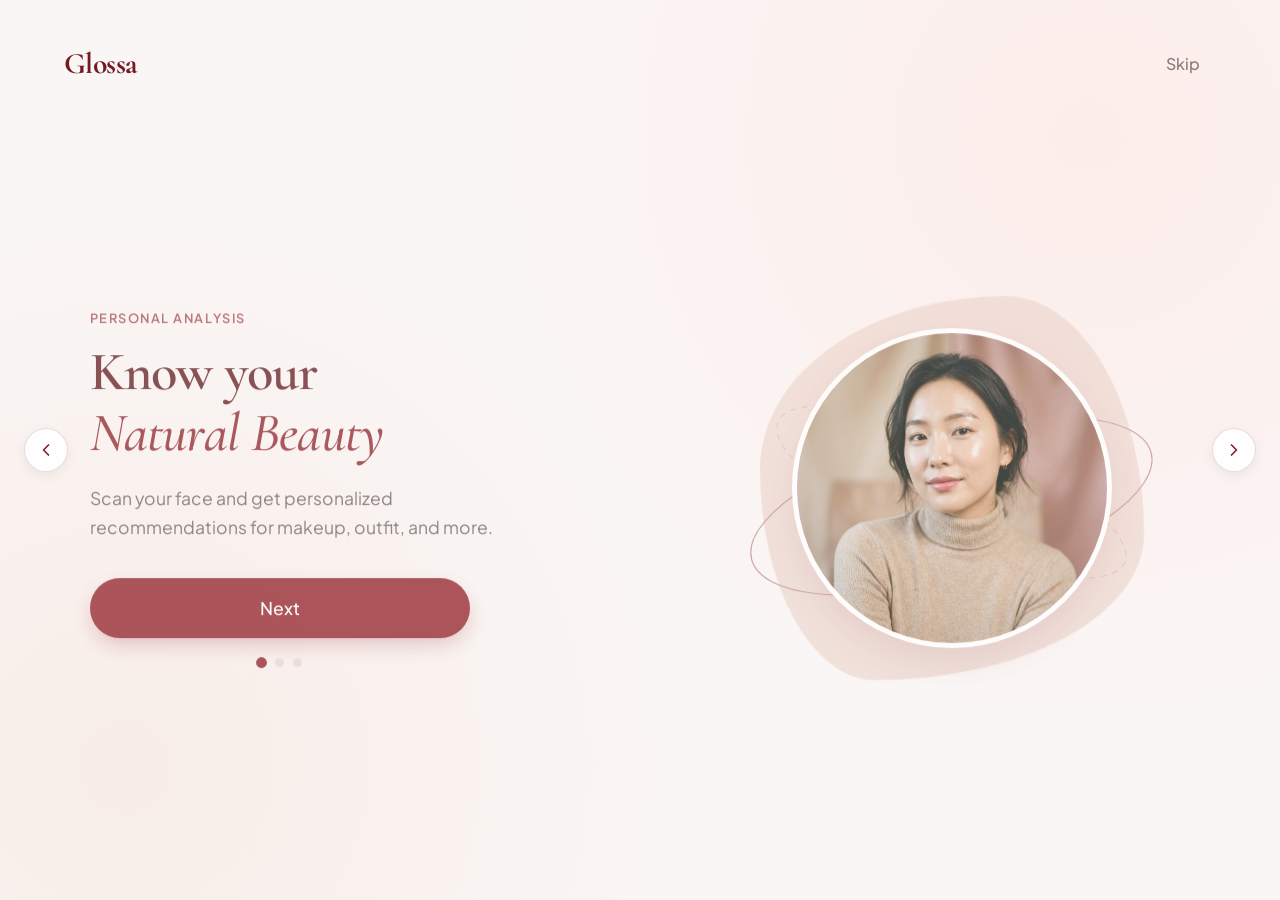
==== commit 38b3871d: "feat: layout Color Inspiration as 3 vertical cards matching makeup panel" ====
--- a/index.html
+++ b/index.html
@@ -8,7 +8,7 @@
     <link rel="preconnect" href="https://fonts.googleapis.com">
     <link rel="preconnect" href="https://fonts.gstatic.com" crossorigin>
     <link href="https://fonts.googleapis.com/css2?family=Cormorant+Garamond:ital,wght@0,500;0,600;0,700;1,600;1,700&family=Plus+Jakarta+Sans:wght@400;500;600;700&display=swap" rel="stylesheet">
-    <link rel="stylesheet" href="assets/css/style.css?v=3.5">
+    <link rel="stylesheet" href="assets/css/style.css?v=3.6">
 </head>
 <body>
 <header class="navbar">
@@ -52,47 +52,41 @@
             <div class="panel-header-row">
                 <h2 class="panel__title">Color Inspiration</h2>
             </div>
-            <div class="color-inspo-list">
-                <div class="color-inspo-item">
-                    <div class="color-inspo-meta">
-                        <span class="undertone-badge warm">Warm Tone</span>
-                        <span class="color-inspo-hint">Terracotta, Peach, Mustard, Olive, Gold</span>
-                    </div>
-                    <div class="color-inspo-swatches">
-                        <span class="color-inspo-dot" style="background:#D95D39" title="Terracotta"></span>
-                        <span class="color-inspo-dot" style="background:#F4A261" title="Peach"></span>
-                        <span class="color-inspo-dot" style="background:#E9C46A" title="Mustard"></span>
-                        <span class="color-inspo-dot" style="background:#606C38" title="Olive Green"></span>
-                        <span class="color-inspo-dot" style="background:#D4AF37" title="Warm Gold"></span>
-                    </div>
-                </div>
-
-                <div class="color-inspo-item">
-                    <div class="color-inspo-meta">
-                        <span class="undertone-badge cool">Cool Tone</span>
-                        <span class="color-inspo-hint">Berry, Emerald, Royal Blue, Silver, Lavender</span>
-                    </div>
-                    <div class="color-inspo-swatches">
-                        <span class="color-inspo-dot" style="background:#800E34" title="Berry"></span>
-                        <span class="color-inspo-dot" style="background:#007F5F" title="Emerald"></span>
-                        <span class="color-inspo-dot" style="background:#1D3557" title="Royal Blue"></span>
-                        <span class="color-inspo-dot" style="background:#94A3B8" title="Ice Silver"></span>
-                        <span class="color-inspo-dot" style="background:#BDB2FF" title="Lavender"></span>
-                    </div>
-                </div>
-
-                <div class="color-inspo-item">
-                    <div class="color-inspo-meta">
-                        <span class="undertone-badge neutral">Neutral Tone</span>
-                        <span class="color-inspo-hint">Dusty Pink, Jade, Soft Navy, Rose Gold, Sand</span>
-                    </div>
-                    <div class="color-inspo-swatches">
-                        <span class="color-inspo-dot" style="background:#D48C8C" title="Dusty Pink"></span>
-                        <span class="color-inspo-dot" style="background:#81B29A" title="Jade Green"></span>
-                        <span class="color-inspo-dot" style="background:#3D5A80" title="Soft Navy"></span>
-                        <span class="color-inspo-dot" style="background:#B76E79" title="Rose Gold"></span>
-                        <span class="color-inspo-dot" style="background:#D2B48C" title="Soft Sand"></span>
-                    </div>
+            <div class="color-inspo-grid">
+                <div class="color-inspo-card">
+                    <span class="undertone-badge warm">Warm Tone</span>
+                    <div class="color-inspo-palette">
+                        <span class="inspo-swatch-circle" style="background:#D95D39" title="Terracotta"></span>
+                        <span class="inspo-swatch-circle" style="background:#F4A261" title="Peach"></span>
+                        <span class="inspo-swatch-circle" style="background:#E9C46A" title="Mustard"></span>
+                        <span class="inspo-swatch-circle" style="background:#606C38" title="Olive Green"></span>
+                        <span class="inspo-swatch-circle" style="background:#D4AF37" title="Warm Gold"></span>
+                    </div>
+                    <p class="color-inspo-shades">Terracotta, Peach, Mustard, Olive, Gold</p>
+                </div>
+
+                <div class="color-inspo-card">
+                    <span class="undertone-badge cool">Cool Tone</span>
+                    <div class="color-inspo-palette">
+                        <span class="inspo-swatch-circle" style="background:#800E34" title="Berry"></span>
+                        <span class="inspo-swatch-circle" style="background:#007F5F" title="Emerald"></span>
+                        <span class="inspo-swatch-circle" style="background:#1D3557" title="Royal Blue"></span>
+                        <span class="inspo-swatch-circle" style="background:#94A3B8" title="Ice Silver"></span>
+                        <span class="inspo-swatch-circle" style="background:#BDB2FF" title="Lavender"></span>
+                    </div>
+                    <p class="color-inspo-shades">Berry, Emerald, Royal Blue, Silver, Lavender</p>
+                </div>
+
+                <div class="color-inspo-card">
+                    <span class="undertone-badge neutral">Neutral Tone</span>
+                    <div class="color-inspo-palette">
+                        <span class="inspo-swatch-circle" style="background:#D48C8C" title="Dusty Pink"></span>
+                        <span class="inspo-swatch-circle" style="background:#81B29A" title="Jade Green"></span>
+                        <span class="inspo-swatch-circle" style="background:#3D5A80" title="Soft Navy"></span>
+                        <span class="inspo-swatch-circle" style="background:#B76E79" title="Rose Gold"></span>
+                        <span class="inspo-swatch-circle" style="background:#D2B48C" title="Soft Sand"></span>
+                    </div>
+                    <p class="color-inspo-shades">Dusty Pink, Jade, Navy, Rose Gold, Sand</p>
                 </div>
             </div>
         </article>
--- a/assets/css/style.css
+++ b/assets/css/style.css
@@ -1535,55 +1535,59 @@
     line-height: 1.5;
 }
 
-.color-inspo-list {
-    display: flex;
-    flex-direction: column;
+.color-inspo-grid {
+    display: grid;
+    grid-template-columns: repeat(3, 1fr);
     gap: 12px;
 }
-.color-inspo-item {
-    background: #fdfaf8;
+
+.color-inspo-card {
+    background: var(--c-card, #ffeede);
     border: 1px solid var(--c-line, #f3dcd6);
     border-radius: var(--c-radius-sm, 14px);
-    padding: 12px 14px;
-    display: flex;
-    align-items: center;
-    justify-content: space-between;
-    gap: 12px;
+    padding: 16px 10px;
+    display: flex;
+    flex-direction: column;
+    align-items: center;
+    text-align: center;
+    gap: 10px;
+    transition: transform 0.15s ease, box-shadow 0.15s ease;
+}
+
+.color-inspo-card:hover {
+    transform: translateY(-2px);
+    box-shadow: 0 6px 16px rgba(162, 30, 30, 0.08);
+}
+
+.color-inspo-palette {
+    display: flex;
     flex-wrap: wrap;
-    transition: transform 0.15s ease, box-shadow 0.15s ease;
-}
-.color-inspo-item:hover {
-    transform: translateY(-2px);
-    box-shadow: 0 4px 12px rgba(162, 30, 30, 0.06);
-}
-.color-inspo-meta {
-    display: flex;
-    flex-direction: column;
-    gap: 4px;
-}
-.color-inspo-hint {
-    font-size: 0.78rem;
-    color: var(--c-muted, #777);
-    line-height: 1.3;
-}
-.color-inspo-swatches {
-    display: flex;
-    align-items: center;
+    justify-content: center;
     gap: 6px;
-    flex-shrink: 0;
-}
-.color-inspo-dot {
-    width: 26px;
-    height: 26px;
+    max-width: 100px;
+    margin: 2px 0;
+}
+
+.inspo-swatch-circle {
+    width: 24px;
+    height: 24px;
     border-radius: 50%;
     border: 2px solid #ffffff;
-    box-shadow: 0 2px 5px rgba(0, 0, 0, 0.12);
+    box-shadow: 0 1px 4px rgba(0, 0, 0, 0.15);
     display: inline-block;
     transition: transform 0.18s ease;
     cursor: pointer;
 }
-.color-inspo-dot:hover {
-    transform: scale(1.2);
+
+.inspo-swatch-circle:hover {
+    transform: scale(1.22);
+}
+
+.color-inspo-shades {
+    margin: 0;
+    font-size: 11px;
+    color: var(--c-muted, #777);
+    line-height: 1.45;
 }
 
 .inspo-grid {
@@ -1725,6 +1729,7 @@
     }
 }
 @media (max-width: 600px) {
+    .color-inspo-grid,
     .feature-grid,
     .inspo-grid,
     .tutorial-grid {
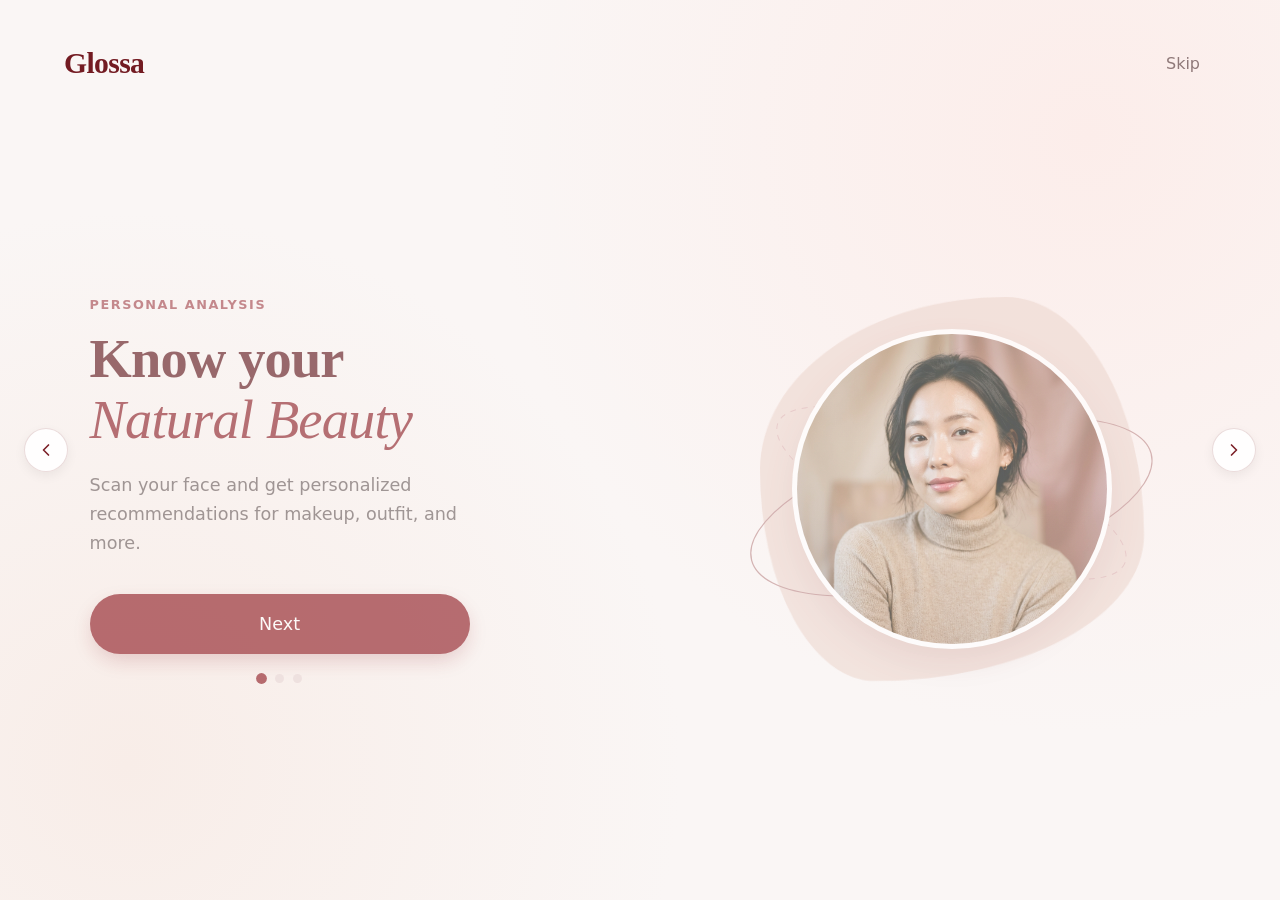
==== commit 88230eec: "feat: rename panel to 'Beauty Products' and add dedicated product photos for Foundations, Blush On, " ====
--- a/index.html
+++ b/index.html
@@ -93,19 +93,19 @@
 
         <article class="panel">
             <div class="panel-header-row">
-                <h2 class="panel__title">Make Up Recommendation</h2>
+                <h2 class="panel__title">Beauty Products</h2>
             </div>
             <div class="inspo-grid">
                 <figure class="inspo">
-                    <img src="assets/images/slide2.jpg" alt="Foundation" loading="lazy" width="200" height="250" />
-                    <figcaption>Foundation</figcaption>
+                    <img src="assets/images/foundation.jpg" alt="Foundations" loading="lazy" width="200" height="250" />
+                    <figcaption>Foundations</figcaption>
                 </figure>
                 <figure class="inspo">
-                    <img src="assets/images/slide3.jpg" alt="Blush" loading="lazy" width="200" height="250" />
-                    <figcaption>Blush</figcaption>
+                    <img src="assets/images/blush.jpg" alt="Blush On" loading="lazy" width="200" height="250" />
+                    <figcaption>Blush On</figcaption>
                 </figure>
                 <figure class="inspo">
-                    <img src="assets/images/slide1.jpg" alt="Lipstick" loading="lazy" width="200" height="250" />
+                    <img src="assets/images/lipstick.jpg" alt="Lipstick" loading="lazy" width="200" height="250" />
                     <figcaption>Lipstick</figcaption>
                 </figure>
             </div>
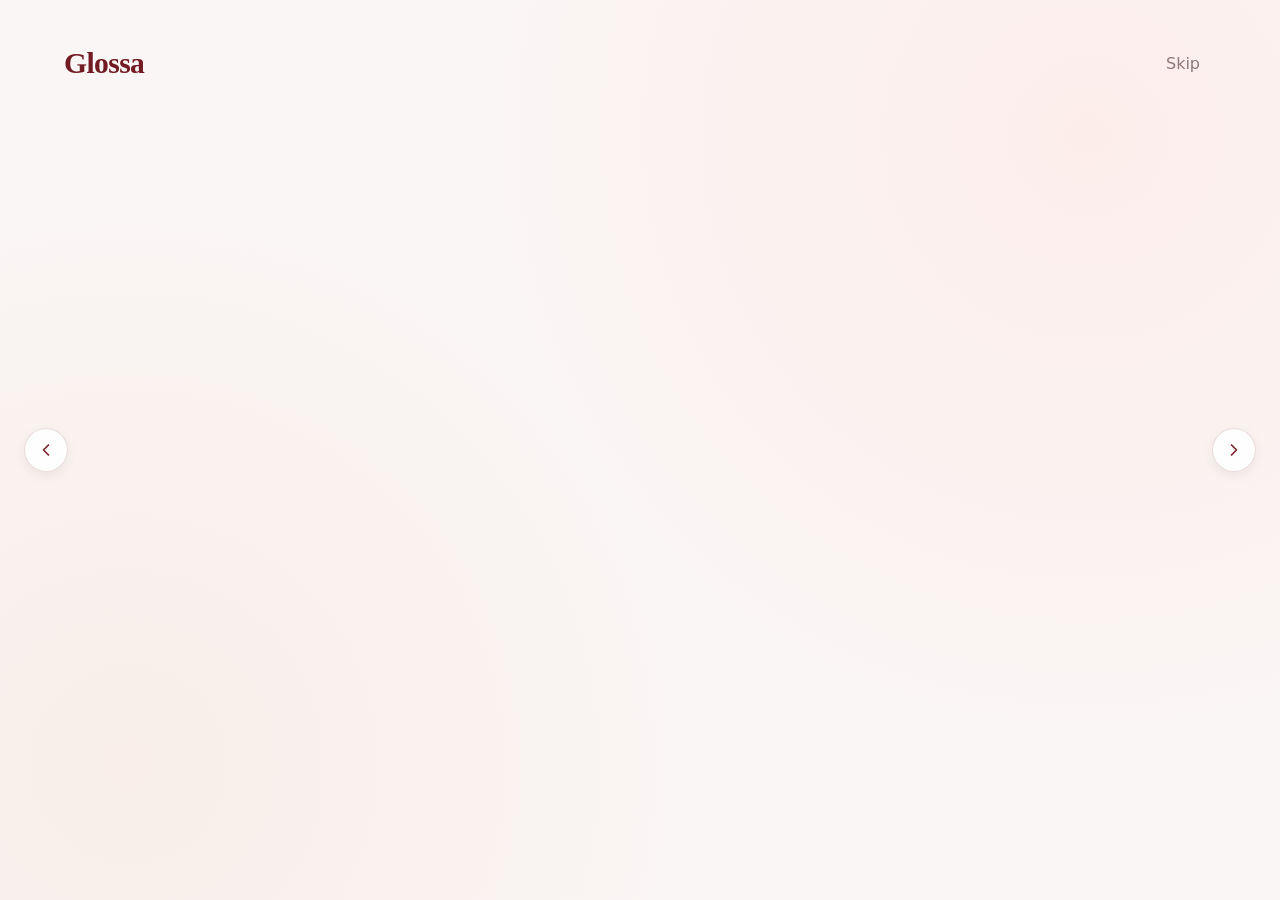
==== commit 0b61ae59: "style: set aspect-ratio 4/5 on Color Inspiration cards to match Beauty Products" ====
--- a/index.html
+++ b/index.html
@@ -8,7 +8,7 @@
     <link rel="preconnect" href="https://fonts.googleapis.com">
     <link rel="preconnect" href="https://fonts.gstatic.com" crossorigin>
     <link href="https://fonts.googleapis.com/css2?family=Cormorant+Garamond:ital,wght@0,500;0,600;0,700;1,600;1,700&family=Plus+Jakarta+Sans:wght@400;500;600;700&display=swap" rel="stylesheet">
-    <link rel="stylesheet" href="assets/css/style.css?v=3.6">
+    <link rel="stylesheet" href="assets/css/style.css?v=3.7">
 </head>
 <body>
 <header class="navbar">
--- a/assets/css/style.css
+++ b/assets/css/style.css
@@ -1549,8 +1549,9 @@
     display: flex;
     flex-direction: column;
     align-items: center;
+    justify-content: space-between;
     text-align: center;
-    gap: 10px;
+    aspect-ratio: 4 / 5;
     transition: transform 0.15s ease, box-shadow 0.15s ease;
 }
 
@@ -1734,6 +1735,10 @@
     .inspo-grid,
     .tutorial-grid {
         grid-template-columns: 1fr;
+    }
+    .color-inspo-card {
+        aspect-ratio: auto;
+        padding: 16px 12px;
     }
     .modal-camera-card {
         padding: 0 !important;
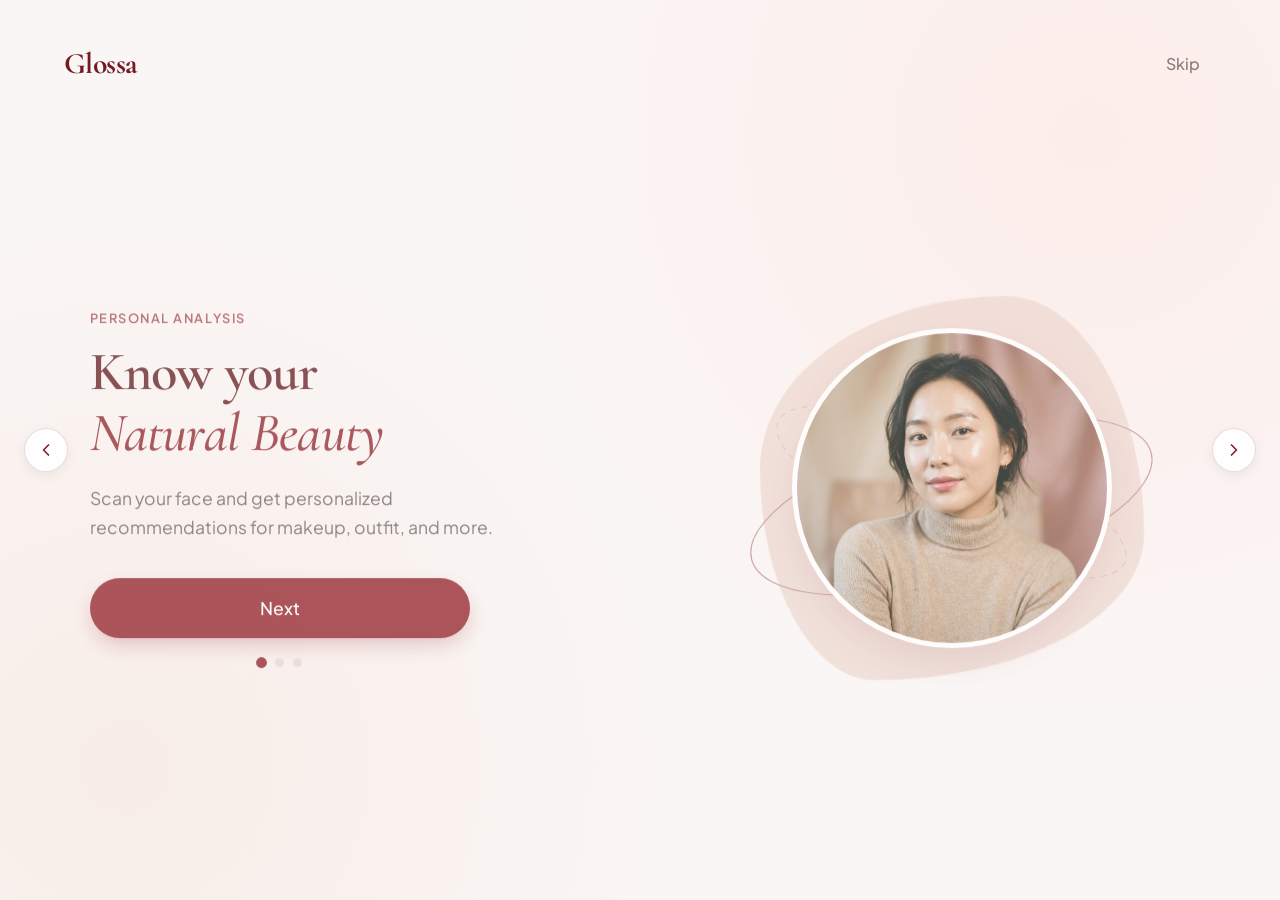
==== commit d4802b49: "feat: replace outfit recommendation with beauty tips and see more modal" ====
--- a/index.html
+++ b/index.html
@@ -8,7 +8,7 @@
     <link rel="preconnect" href="https://fonts.googleapis.com">
     <link rel="preconnect" href="https://fonts.gstatic.com" crossorigin>
     <link href="https://fonts.googleapis.com/css2?family=Cormorant+Garamond:ital,wght@0,500;0,600;0,700;1,600;1,700&family=Plus+Jakarta+Sans:wght@400;500;600;700&display=swap" rel="stylesheet">
-    <link rel="stylesheet" href="assets/css/style.css?v=3.7">
+    <link rel="stylesheet" href="assets/css/style.css?v=3.8">
 </head>
 <body>
 <header class="navbar">
@@ -112,30 +112,29 @@
         </article>
     </div>
 
-    <article class="panel panel--wide">
+    <article class="panel panel--wide" id="beautyTipsSection">
         <div class="panel-header-row">
-            <h2 class="panel__title">Outfit Recommendation</h2>
-        </div>
-        <h3 class="panel__section-title">Color That Suit You</h3>
-        <ul class="swatches" aria-label="Color palette inspiration">
-            <li><span class="swatch" style="background:#5C4033"></span>Brown</li>
-            <li><span class="swatch" style="background:#8C3B2E"></span>Terracotta</li>
-            <li><span class="swatch" style="background:#4A5D4E"></span>Olive</li>
-            <li><span class="swatch" style="background:#5B6F8F"></span>Blue</li>
-        </ul>
-        <h3 class="panel__section-title" style="margin-top: 24px;">Outfit Ideas</h3>
+            <h2 class="panel__title">Beauty Tips</h2>
+            <a href="javascript:void(0)" class="see-more-link" id="btnSeeMoreTips" role="button" aria-haspopup="dialog" aria-label="See More Beauty Tips">
+                See More
+                <svg width="14" height="14" viewBox="0 0 24 24" fill="none" stroke="currentColor" stroke-width="2.5" stroke-linecap="round" stroke-linejoin="round" aria-hidden="true">
+                    <line x1="5" y1="12" x2="19" y2="12"></line>
+                    <polyline points="12 5 19 12 12 19"></polyline>
+                </svg>
+            </a>
+        </div>
         <div class="inspo-grid inspo-grid--3">
             <figure class="inspo">
-                <img src="assets/images/slide2.jpg" alt="Cream Terracotta" />
-                <figcaption>Cream, Terracotta<br><small>Warm & Balanced</small></figcaption>
+                <img src="assets/images/tip_skinprep.jpg" alt="Skin Preparation" loading="lazy" width="400" height="500" />
+                <figcaption>Skin Preparation<br><small>Hydrate &amp; Prime for Flawless Base</small></figcaption>
             </figure>
             <figure class="inspo">
-                <img src="assets/images/slide3.jpg" alt="Olive Beige" />
-                <figcaption>Olive, Beige<br><small>Natural & Fresh</small></figcaption>
+                <img src="assets/images/tip_shadematch.jpg" alt="Shade Matching" loading="lazy" width="400" height="500" />
+                <figcaption>Shade Matching<br><small>Match Along Jawline in Daylight</small></figcaption>
             </figure>
             <figure class="inspo">
-                <img src="assets/images/slide1.jpg" alt="Brown Cream" />
-                <figcaption>Brown, Cream<br><small>Soft & Elegant</small></figcaption>
+                <img src="assets/images/tip_blushglow.jpg" alt="Blush &amp; Glow" loading="lazy" width="400" height="500" />
+                <figcaption>Blush &amp; Glow<br><small>Lift Cheekbones &amp; Enhance Face Shape</small></figcaption>
             </figure>
         </div>
     </article>
@@ -344,6 +343,57 @@
                 <div class="scan-result-footer actions-row actions-center">
                     <a href="profile.html" class="btn btn-primary btn-sm">Lihat Detail di Profil</a>
                     <button type="button" class="btn btn-secondary btn-sm" id="btnScanAgain">Scan Lagi</button>
+                </div>
+            </div>
+        </div>
+    </div>
+</div>
+
+<div class="modal-overlay" id="beautyTipsModal" aria-hidden="true">
+    <div class="modal-card modal-md">
+        <button type="button" class="modal-close modal-close-corner" id="closeBeautyTipsModal" aria-label="Close">
+            <svg width="18" height="18" viewBox="0 0 24 24" fill="none" stroke="currentColor" stroke-width="2.2" stroke-linecap="round" stroke-linejoin="round" aria-hidden="true"><line x1="18" y1="6" x2="6" y2="18"></line><line x1="6" y1="6" x2="18" y2="18"></line></svg>
+        </button>
+        <div class="modal-body tips-modal-body">
+            <div class="auth-header-center" style="margin-bottom: 20px;">
+                <h3 style="font-family: var(--font-serif); font-size: 26px; color: var(--text-main); margin: 0 0 6px;">Glossa Beauty Tips</h3>
+                <p style="font-size: 13.5px; color: var(--text-muted); margin: 0;">Panduan kecantikan &amp; rahasia riasan harian sesuai undertone dan kontur wajahmu.</p>
+            </div>
+            <div class="tips-modal-list">
+                <div class="tips-modal-item">
+                    <div class="tips-modal-icon">💧</div>
+                    <div class="tips-modal-content">
+                        <h4>1. Skin Preparation &amp; Deep Hydration</h4>
+                        <p>Kunci riasan halus tanpa cakey adalah hidrasi. Gunakan pelembap dan sunscreen 5 menit sebelum complexion agar meresap sempurna ke kulit.</p>
+                    </div>
+                </div>
+                <div class="tips-modal-item">
+                    <div class="tips-modal-icon">🎨</div>
+                    <div class="tips-modal-content">
+                        <h4>2. Accurate Undertone &amp; Shade Match</h4>
+                        <p>Uji warna foundation di sepanjang garis rahang (jawline) di bawah cahaya alami matahari, bukan lampu toko atau pergelangan tangan.</p>
+                    </div>
+                </div>
+                <div class="tips-modal-item">
+                    <div class="tips-modal-icon">✨</div>
+                    <div class="tips-modal-content">
+                        <h4>3. Strategic Blush &amp; Contour Placement</h4>
+                        <p>Untuk efek lifting, baurkan blush di atas tulang pipi ke arah pelipis. Hindari mengaplikasikan terlalu dekat dengan cuping hidung agar wajah tampak segar &amp; proporsional.</p>
+                    </div>
+                </div>
+                <div class="tips-modal-item">
+                    <div class="tips-modal-icon">💄</div>
+                    <div class="tips-modal-content">
+                        <h4>4. Lip Definition &amp; Longevity</h4>
+                        <p>Bingkai bibir dengan lip liner satu tingkat lebih gelap dari warna lipstik untuk ilusi bibir bervolume, lalu tap bedak tabur tipis di atas tisu untuk mengunci warna.</p>
+                    </div>
+                </div>
+                <div class="tips-modal-item">
+                    <div class="tips-modal-icon">💎</div>
+                    <div class="tips-modal-content">
+                        <h4>5. Harmony with Jewelry &amp; Accents</h4>
+                        <p>Sesuaikan aksesoris dengan hasil scan: Gold dan rose gold menyatu harmonis dengan Warm Tone, sedangkan Silver &amp; Platinum mempertegas pesona Cool Tone.</p>
+                    </div>
                 </div>
             </div>
         </div>
@@ -399,7 +449,7 @@
 });
 </script>
 <script src="assets/js/app.js?v=2.5"></script>
-<script src="assets/js/main.js?v=2.2"></script>
+<script src="assets/js/main.js?v=2.3"></script>
 <script>
 document.addEventListener('DOMContentLoaded', async () => {
     const hasOnboarded = localStorage.getItem('glossa_onboarded') || document.cookie.includes('glossa_onboarded=1');
--- a/assets/css/style.css
+++ b/assets/css/style.css
@@ -1484,6 +1484,79 @@
     align-items: center;
     margin-bottom: 20px;
 }
+.see-more-link {
+    font-family: var(--font-sans);
+    font-size: 13px;
+    font-weight: 600;
+    color: var(--primary, #a21e1e);
+    text-decoration: none;
+    display: inline-flex;
+    align-items: center;
+    gap: 6px;
+    padding: 6px 14px;
+    border-radius: 999px;
+    background: rgba(162, 30, 30, 0.05);
+    border: 1px solid rgba(162, 30, 30, 0.16);
+    transition: all 0.2s ease;
+    cursor: pointer;
+}
+.see-more-link:hover {
+    background: var(--primary, #a21e1e);
+    color: #ffffff;
+    border-color: var(--primary, #a21e1e);
+    transform: translateY(-1px);
+    box-shadow: 0 4px 10px rgba(162, 30, 30, 0.15);
+}
+.see-more-link svg {
+    transition: transform 0.2s ease;
+}
+.see-more-link:hover svg {
+    transform: translateX(3px);
+}
+
+.tips-modal-body {
+    max-height: 80vh;
+    overflow-y: auto;
+    padding: 24px;
+}
+.tips-modal-list {
+    display: flex;
+    flex-direction: column;
+    gap: 14px;
+    margin-top: 18px;
+}
+.tips-modal-item {
+    display: flex;
+    gap: 14px;
+    padding: 14px 16px;
+    border-radius: 12px;
+    background: #fffcfb;
+    border: 1px solid var(--c-line, #f3dcd6);
+    align-items: flex-start;
+}
+.tips-modal-icon {
+    flex-shrink: 0;
+    width: 36px;
+    height: 36px;
+    border-radius: 50%;
+    background: #ffeede;
+    display: flex;
+    align-items: center;
+    justify-content: center;
+    font-size: 17px;
+}
+.tips-modal-content h4 {
+    margin: 0 0 4px;
+    font-size: 14.5px;
+    font-weight: 600;
+    color: var(--text-main, #2d2d2d);
+}
+.tips-modal-content p {
+    margin: 0;
+    font-size: 13px;
+    line-height: 1.5;
+    color: var(--text-muted, #7a6d6a);
+}
 .panel__title {
     font-family: var(--font-serif);
     font-weight: 500;
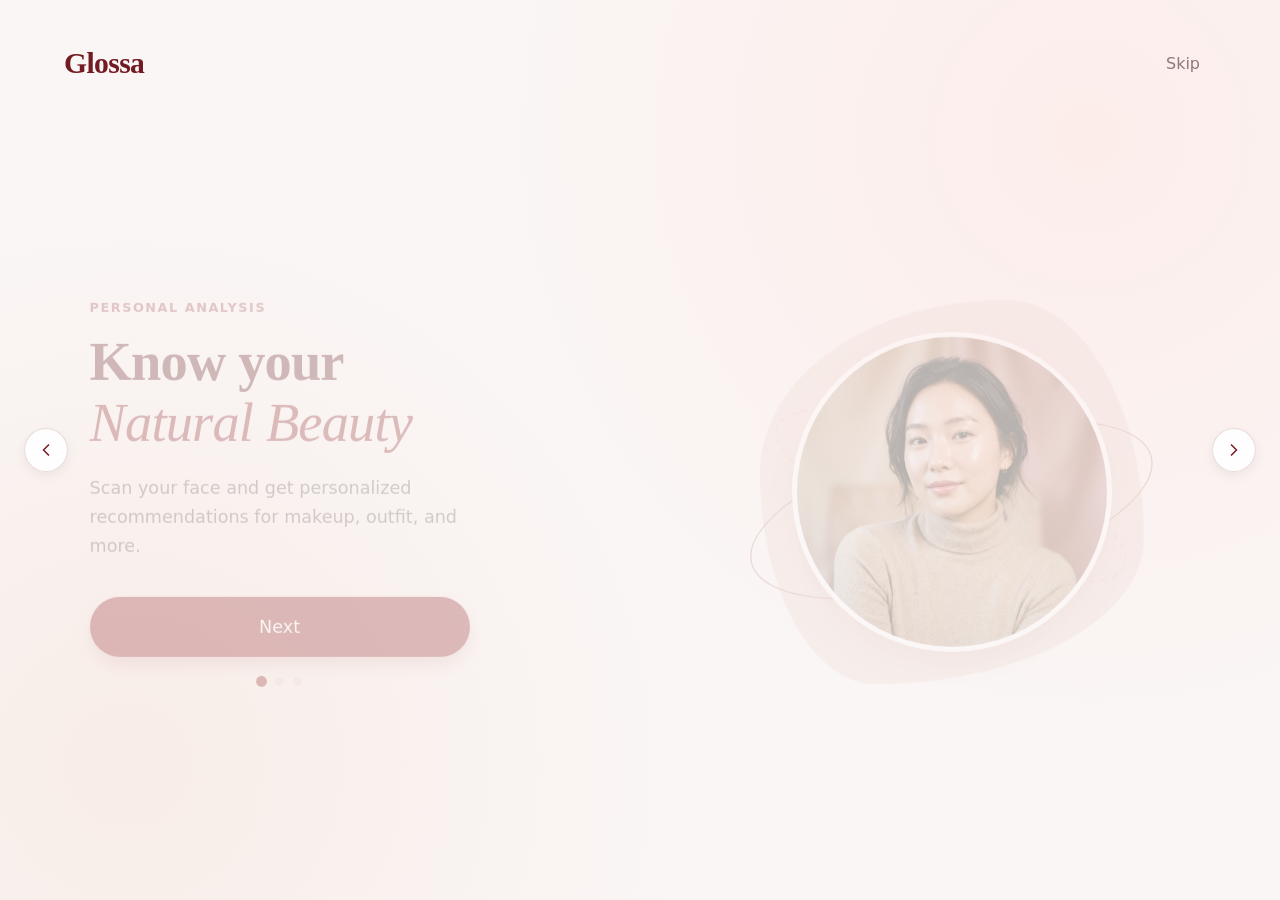
==== commit b9eb4c80: "style: convert beauty tips into hero banner card with brushsetbg.png" ====
--- a/index.html
+++ b/index.html
@@ -8,7 +8,7 @@
     <link rel="preconnect" href="https://fonts.googleapis.com">
     <link rel="preconnect" href="https://fonts.gstatic.com" crossorigin>
     <link href="https://fonts.googleapis.com/css2?family=Cormorant+Garamond:ital,wght@0,500;0,600;0,700;1,600;1,700&family=Plus+Jakarta+Sans:wght@400;500;600;700&display=swap" rel="stylesheet">
-    <link rel="stylesheet" href="assets/css/style.css?v=3.8">
+    <link rel="stylesheet" href="assets/css/style.css?v=3.9">
 </head>
 <body>
 <header class="navbar">
@@ -112,31 +112,18 @@
         </article>
     </div>
 
-    <article class="panel panel--wide" id="beautyTipsSection">
-        <div class="panel-header-row">
-            <h2 class="panel__title">Beauty Tips</h2>
-            <a href="javascript:void(0)" class="see-more-link" id="btnSeeMoreTips" role="button" aria-haspopup="dialog" aria-label="See More Beauty Tips">
-                See More
-                <svg width="14" height="14" viewBox="0 0 24 24" fill="none" stroke="currentColor" stroke-width="2.5" stroke-linecap="round" stroke-linejoin="round" aria-hidden="true">
-                    <line x1="5" y1="12" x2="19" y2="12"></line>
-                    <polyline points="12 5 19 12 12 19"></polyline>
-                </svg>
-            </a>
-        </div>
-        <div class="inspo-grid inspo-grid--3">
-            <figure class="inspo">
-                <img src="assets/images/tip_skinprep.jpg" alt="Skin Preparation" loading="lazy" width="400" height="500" />
-                <figcaption>Skin Preparation<br><small>Hydrate &amp; Prime for Flawless Base</small></figcaption>
-            </figure>
-            <figure class="inspo">
-                <img src="assets/images/tip_shadematch.jpg" alt="Shade Matching" loading="lazy" width="400" height="500" />
-                <figcaption>Shade Matching<br><small>Match Along Jawline in Daylight</small></figcaption>
-            </figure>
-            <figure class="inspo">
-                <img src="assets/images/tip_blushglow.jpg" alt="Blush &amp; Glow" loading="lazy" width="400" height="500" />
-                <figcaption>Blush &amp; Glow<br><small>Lift Cheekbones &amp; Enhance Face Shape</small></figcaption>
-            </figure>
-        </div>
+    <article class="hero-card hero-card--tips" id="beautyTipsSection">
+        <div class="hero-card__text">
+            <h2 class="hero-card__title">Glossa<br />Beauty Tips</h2>
+            <p class="hero-card__desc">Discover expert skincare prep, shade matching, and makeup application secrets tailored for your skin.</p>
+            <div class="hero-card__actions">
+                <button type="button" class="btn btn-primary btn--scan" id="btnSeeMoreTips" aria-haspopup="dialog" aria-label="See More Beauty Tips">
+                    See More <span aria-hidden="true">&rsaquo;</span>
+                </button>
+            </div>
+        </div>
+        <span class="hero-card__spark" aria-hidden="true"></span>
+        <img src="assets/images/brushsetbg.png" alt="Makeup Brushes and Swatches" class="hero-card__img" width="527" height="365" />
     </article>
 
     <article class="panel panel--wide" id="tutorialSection">
--- a/assets/css/style.css
+++ b/assets/css/style.css
@@ -1427,6 +1427,17 @@
     display: block;
 }
 
+.hero-card--tips {
+    margin-top: 24px;
+    margin-bottom: 24px;
+}
+.hero-card--tips .hero-card__img {
+    object-position: right bottom;
+    padding-right: 20px;
+    max-height: 215px;
+    filter: drop-shadow(0 8px 16px rgba(162, 30, 30, 0.08));
+}
+
 .btn--scan {
     background: #a9281c !important;
     padding: 9px 20px !important;
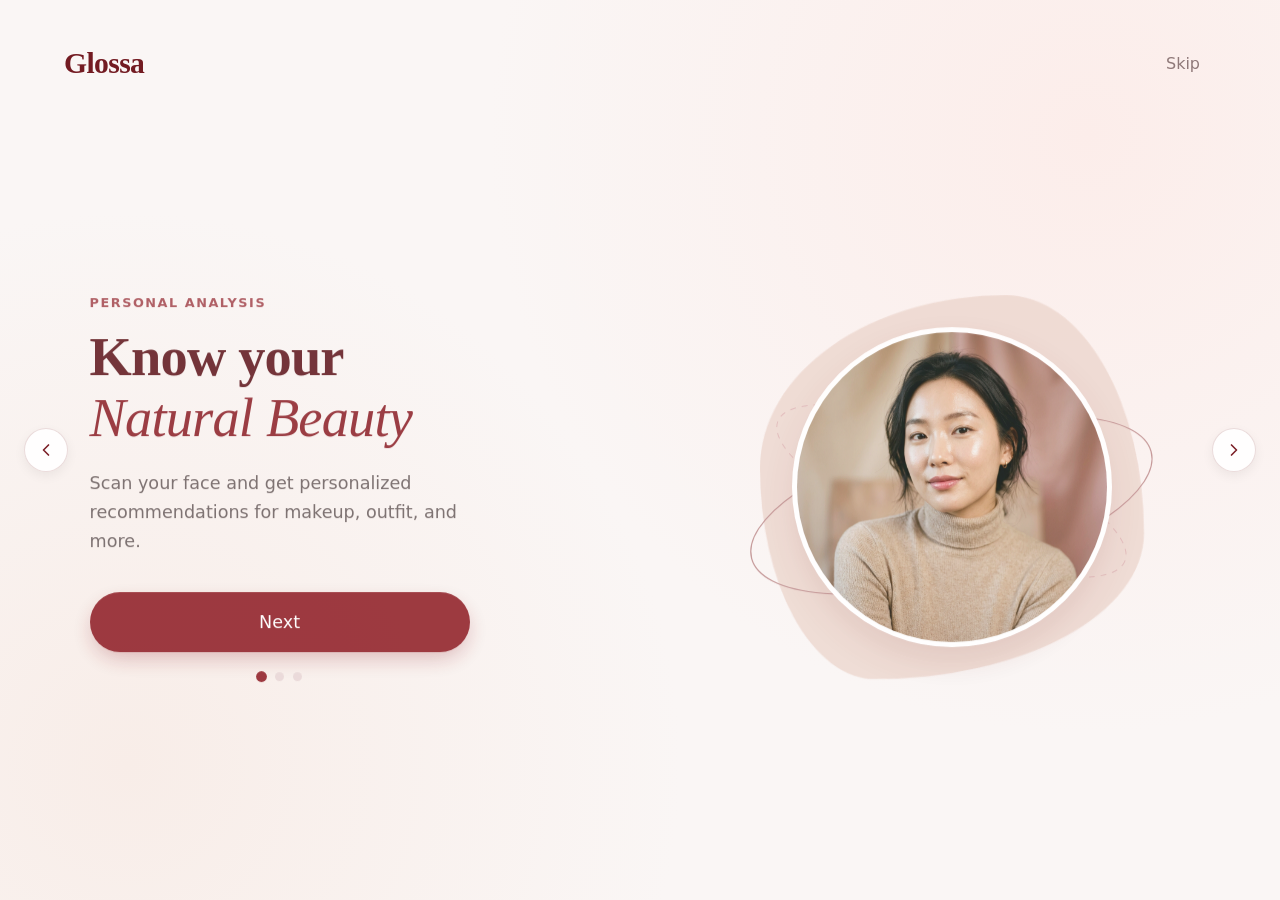
==== commit 54e666d6: "style: update beauty tutorial title, desc, and ghost see more in top right corner" ====
--- a/index.html
+++ b/index.html
@@ -8,7 +8,7 @@
     <link rel="preconnect" href="https://fonts.googleapis.com">
     <link rel="preconnect" href="https://fonts.gstatic.com" crossorigin>
     <link href="https://fonts.googleapis.com/css2?family=Cormorant+Garamond:ital,wght@0,500;0,600;0,700;1,600;1,700&family=Plus+Jakarta+Sans:wght@400;500;600;700&display=swap" rel="stylesheet">
-    <link rel="stylesheet" href="assets/css/style.css?v=3.9">
+    <link rel="stylesheet" href="assets/css/style.css?v=4.0">
 </head>
 <body>
 <header class="navbar">
@@ -113,14 +113,12 @@
     </div>
 
     <article class="hero-card hero-card--tips" id="beautyTipsSection">
+        <button type="button" class="hero-card__more-btn" id="btnSeeMoreTips" aria-haspopup="dialog" aria-label="See More Tutorials" title="See More">
+            See More <span aria-hidden="true">&rsaquo;</span>
+        </button>
         <div class="hero-card__text">
-            <h2 class="hero-card__title">Glossa<br />Beauty Tips</h2>
-            <p class="hero-card__desc">Discover expert skincare prep, shade matching, and makeup application secrets tailored for your skin.</p>
-            <div class="hero-card__actions">
-                <button type="button" class="btn btn-primary btn--scan" id="btnSeeMoreTips" aria-haspopup="dialog" aria-label="See More Beauty Tips">
-                    See More <span aria-hidden="true">&rsaquo;</span>
-                </button>
-            </div>
+            <h2 class="hero-card__title">Find Your<br />Beautiful Tutorial</h2>
+            <p class="hero-card__desc">Explore tips and tutorials to enhance your beauty.</p>
         </div>
         <span class="hero-card__spark" aria-hidden="true"></span>
         <img src="assets/images/brushsetbg.png" alt="Makeup Brushes and Swatches" class="hero-card__img" width="527" height="365" />
@@ -343,7 +341,7 @@
         </button>
         <div class="modal-body tips-modal-body">
             <div class="auth-header-center" style="margin-bottom: 20px;">
-                <h3 style="font-family: var(--font-serif); font-size: 26px; color: var(--text-main); margin: 0 0 6px;">Glossa Beauty Tips</h3>
+                <h3 style="font-family: var(--font-serif); font-size: 26px; color: var(--text-main); margin: 0 0 6px;">Beauty Tutorials &amp; Tips</h3>
                 <p style="font-size: 13.5px; color: var(--text-muted); margin: 0;">Panduan kecantikan &amp; rahasia riasan harian sesuai undertone dan kontur wajahmu.</p>
             </div>
             <div class="tips-modal-list">
--- a/assets/css/style.css
+++ b/assets/css/style.css
@@ -1431,11 +1431,40 @@
     margin-top: 24px;
     margin-bottom: 24px;
 }
+.hero-card--tips .hero-card__desc {
+    margin-bottom: 0;
+    max-width: 340px;
+}
 .hero-card--tips .hero-card__img {
     object-position: right bottom;
     padding-right: 20px;
     max-height: 215px;
     filter: drop-shadow(0 8px 16px rgba(162, 30, 30, 0.08));
+}
+
+.hero-card__more-btn {
+    position: absolute;
+    top: 14px;
+    right: 16px;
+    z-index: 10;
+    background: transparent;
+    border: none;
+    color: var(--c-muted, #7a6d6a);
+    font-family: var(--font-sans);
+    font-size: 13px;
+    font-weight: 600;
+    display: inline-flex;
+    align-items: center;
+    gap: 4px;
+    padding: 6px 12px;
+    border-radius: 999px;
+    cursor: pointer;
+    transition: all 0.2s ease;
+}
+.hero-card__more-btn:hover {
+    color: var(--c-primary, #a21e1e);
+    background: #fbeee9;
+    transform: translateY(-1px);
 }
 
 .btn--scan {
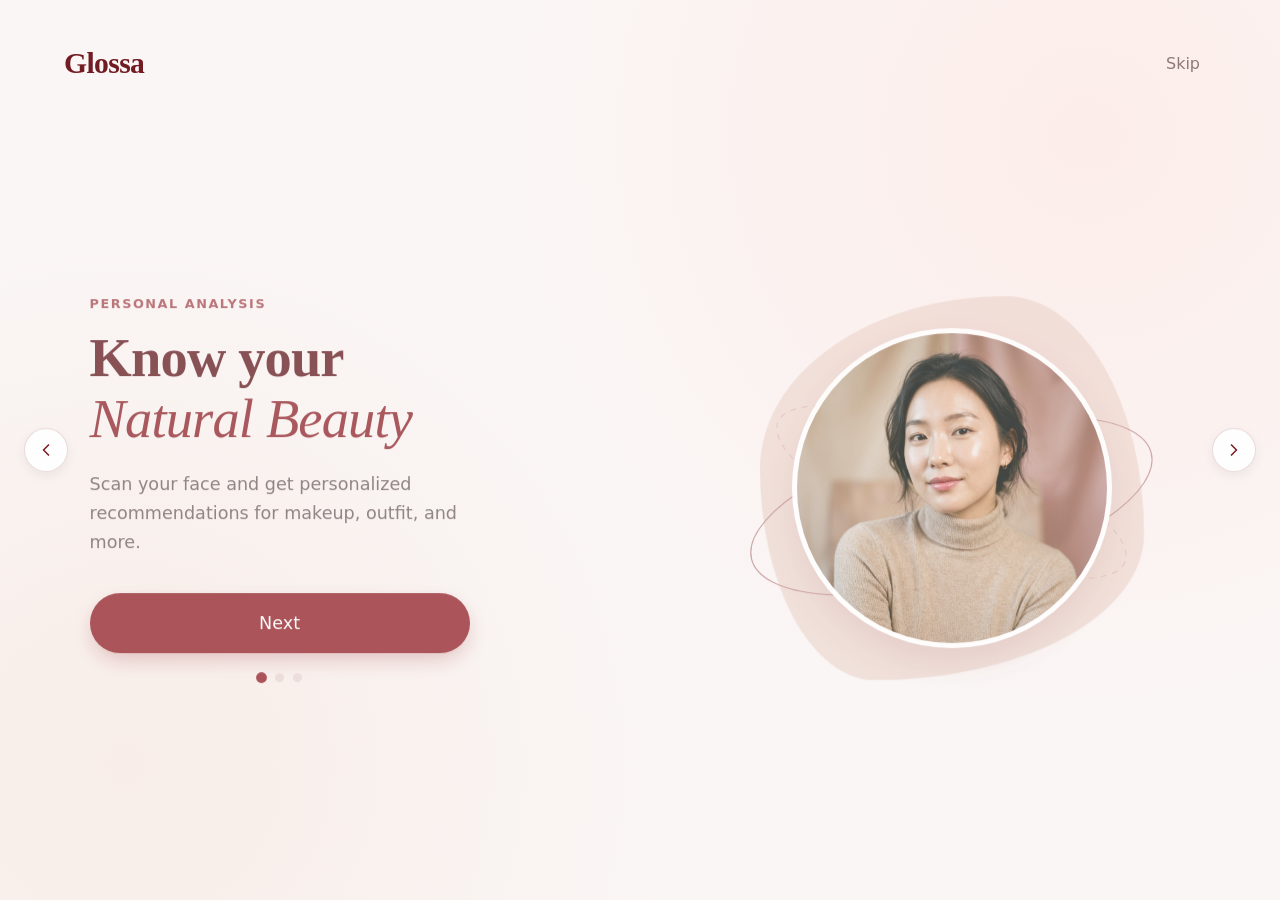
==== commit 6f839ee9: "style: move see more above beauty tips card with section title header" ====
--- a/index.html
+++ b/index.html
@@ -8,7 +8,7 @@
     <link rel="preconnect" href="https://fonts.googleapis.com">
     <link rel="preconnect" href="https://fonts.gstatic.com" crossorigin>
     <link href="https://fonts.googleapis.com/css2?family=Cormorant+Garamond:ital,wght@0,500;0,600;0,700;1,600;1,700&family=Plus+Jakarta+Sans:wght@400;500;600;700&display=swap" rel="stylesheet">
-    <link rel="stylesheet" href="assets/css/style.css?v=4.0">
+    <link rel="stylesheet" href="assets/css/style.css?v=4.1">
 </head>
 <body>
 <header class="navbar">
@@ -112,10 +112,14 @@
         </article>
     </div>
 
-    <article class="hero-card hero-card--tips" id="beautyTipsSection">
-        <button type="button" class="hero-card__more-btn" id="btnSeeMoreTips" aria-haspopup="dialog" aria-label="See More Tutorials" title="See More">
+    <div class="panel-header-row" style="margin-top: 28px; margin-bottom: 14px;">
+        <h2 class="panel__title">Beauty Tips</h2>
+        <button type="button" class="see-more-link" id="btnSeeMoreTips" aria-haspopup="dialog" aria-label="See More Beauty Tips" title="See More">
             See More <span aria-hidden="true">&rsaquo;</span>
         </button>
+    </div>
+
+    <article class="hero-card hero-card--tips" id="beautyTipsSection">
         <div class="hero-card__text">
             <h2 class="hero-card__title">Find Your<br />Beautiful Tutorial</h2>
             <p class="hero-card__desc">Explore tips and tutorials to enhance your beauty.</p>
--- a/assets/css/style.css
+++ b/assets/css/style.css
@@ -1428,7 +1428,7 @@
 }
 
 .hero-card--tips {
-    margin-top: 24px;
+    margin-top: 0;
     margin-bottom: 24px;
 }
 .hero-card--tips .hero-card__desc {
@@ -1526,32 +1526,24 @@
 }
 .see-more-link {
     font-family: var(--font-sans);
-    font-size: 13px;
+    font-size: 13.5px;
     font-weight: 600;
     color: var(--primary, #a21e1e);
     text-decoration: none;
     display: inline-flex;
     align-items: center;
-    gap: 6px;
-    padding: 6px 14px;
+    gap: 4px;
+    padding: 6px 12px;
     border-radius: 999px;
-    background: rgba(162, 30, 30, 0.05);
-    border: 1px solid rgba(162, 30, 30, 0.16);
+    background: transparent;
+    border: none;
     transition: all 0.2s ease;
     cursor: pointer;
 }
 .see-more-link:hover {
-    background: var(--primary, #a21e1e);
-    color: #ffffff;
-    border-color: var(--primary, #a21e1e);
-    transform: translateY(-1px);
-    box-shadow: 0 4px 10px rgba(162, 30, 30, 0.15);
-}
-.see-more-link svg {
-    transition: transform 0.2s ease;
-}
-.see-more-link:hover svg {
-    transform: translateX(3px);
+    color: var(--primary-hover, #8e1818);
+    background: #fbeee9;
+    transform: translateX(2px);
 }
 
 .tips-modal-body {
